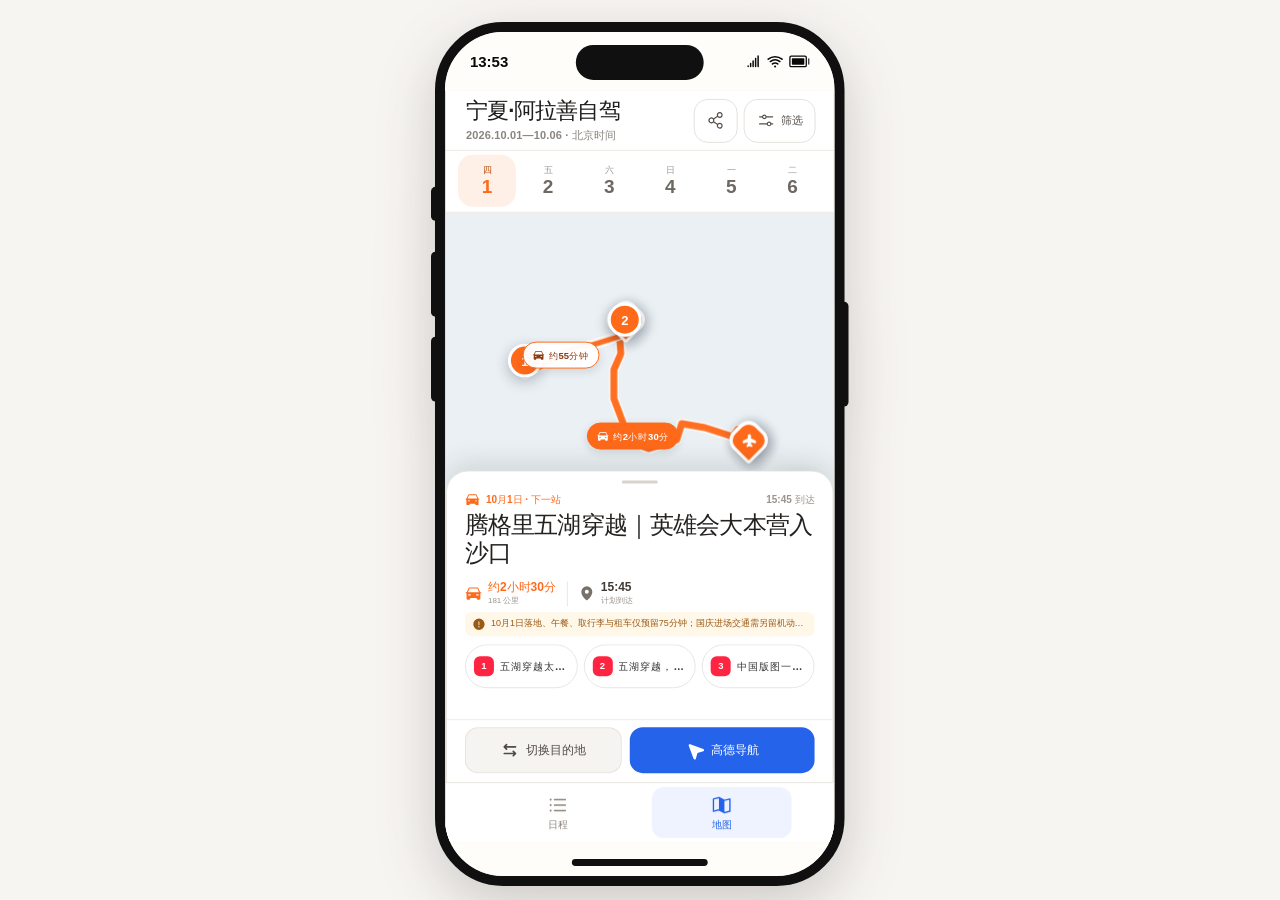
==== mobile.html @ b546aab4 "宁夏·阿拉善自驾路书（2026-10-01 ~ 10-06）便携构建" ====
<!doctype html>
<html lang="zh-CN">
  <head>
    <meta charset="UTF-8" />
    <meta name="viewport" content="width=device-width, initial-scale=1, viewport-fit=cover" />
    <meta name="theme-color" content="#ffffff" />
    <meta name="mobile-web-app-capable" content="yes" />
    <meta name="apple-mobile-web-app-capable" content="yes" />
    <meta name="apple-mobile-web-app-status-bar-style" content="default" />
    <meta name="apple-mobile-web-app-title" content="宁夏自驾路书" />
    <meta name="description" content="2026年国庆宁夏、阿拉善、中卫与乌海六日自驾手机路书" />
    <link rel="manifest" href="./manifest.webmanifest" />
    <link rel="icon" type="image/png" sizes="32x32" href="./icons/favicon-32.png" />
    <link rel="icon" type="image/png" sizes="192x192" href="./icons/icon-192.png" />
    <link rel="apple-touch-icon" href="./icons/apple-touch-icon.png" />
    <title>宁夏 · 阿拉善手机路书</title>
    <script type="module" crossorigin src="./assets/mobile-kAclLdZF.js"></script>
    <link rel="modulepreload" crossorigin href="./assets/react-vendor-BVAQ-h3e.js">
    <link rel="modulepreload" crossorigin href="./assets/map-vendor-Dk73KsM1.js">
    <link rel="modulepreload" crossorigin href="./assets/icons-B1lzsNUh.js">
    <link rel="modulepreload" crossorigin href="./assets/styles-4hVWvHV6.js">
    <link rel="stylesheet" crossorigin href="./assets/map-vendor-CIGW-MKW.css">
    <link rel="stylesheet" crossorigin href="./assets/styles-DE3ax_-X.css">
    <link rel="stylesheet" crossorigin href="./assets/mobile-BAWkvOUd.css">
  </head>
  <body>
    <div id="root"></div>
  </body>
</html>
---- assets/map-vendor-CIGW-MKW.css ----
.leaflet-pane,.leaflet-tile,.leaflet-marker-icon,.leaflet-marker-shadow,.leaflet-tile-container,.leaflet-pane>svg,.leaflet-pane>canvas,.leaflet-zoom-box,.leaflet-image-layer,.leaflet-layer{position:absolute;left:0;top:0}.leaflet-container{overflow:hidden}.leaflet-tile,.leaflet-marker-icon,.leaflet-marker-shadow{-webkit-user-select:none;-moz-user-select:none;user-select:none;-webkit-user-drag:none}.leaflet-tile::selection{background:transparent}.leaflet-safari .leaflet-tile{image-rendering:-webkit-optimize-contrast}.leaflet-safari .leaflet-tile-container{width:1600px;height:1600px;-webkit-transform-origin:0 0}.leaflet-marker-icon,.leaflet-marker-shadow{display:block}.leaflet-container .leaflet-overlay-pane svg{max-width:none!important;max-height:none!important}.leaflet-container .leaflet-marker-pane img,.leaflet-container .leaflet-shadow-pane img,.leaflet-container .leaflet-tile-pane img,.leaflet-container img.leaflet-image-layer,.leaflet-container .leaflet-tile{max-width:none!important;max-height:none!important;width:auto;padding:0}.leaflet-container img.leaflet-tile{mix-blend-mode:plus-lighter}.leaflet-container.leaflet-touch-zoom{-ms-touch-action:pan-x pan-y;touch-action:pan-x pan-y}.leaflet-container.leaflet-touch-drag{-ms-touch-action:pinch-zoom;touch-action:none;touch-action:pinch-zoom}.leaflet-container.leaflet-touch-drag.leaflet-touch-zoom{-ms-touch-action:none;touch-action:none}.leaflet-container{-webkit-tap-highlight-color:transparent}.leaflet-container a{-webkit-tap-highlight-color:rgba(51,181,229,.4)}.leaflet-tile{filter:inherit;visibility:hidden}.leaflet-tile-loaded{visibility:inherit}.leaflet-zoom-box{width:0;height:0;-moz-box-sizing:border-box;box-sizing:border-box;z-index:800}.leaflet-overlay-pane svg{-moz-user-select:none}.leaflet-pane{z-index:400}.leaflet-tile-pane{z-index:200}.leaflet-overlay-pane{z-index:400}.leaflet-shadow-pane{z-index:500}.leaflet-marker-pane{z-index:600}.leaflet-tooltip-pane{z-index:650}.leaflet-popup-pane{z-index:700}.leaflet-map-pane canvas{z-index:100}.leaflet-map-pane svg{z-index:200}.leaflet-vml-shape{width:1px;height:1px}.lvml{behavior:url(#default#VML);display:inline-block;position:absolute}.leaflet-control{position:relative;z-index:800;pointer-events:visiblePainted;pointer-events:auto}.leaflet-top,.leaflet-bottom{position:absolute;z-index:1000;pointer-events:none}.leaflet-top{top:0}.leaflet-right{right:0}.leaflet-bottom{bottom:0}.leaflet-left{left:0}.leaflet-control{float:left;clear:both}.leaflet-right .leaflet-control{float:right}.leaflet-top .leaflet-control{margin-top:10px}.leaflet-bottom .leaflet-control{margin-bottom:10px}.leaflet-left .leaflet-control{margin-left:10px}.leaflet-right .leaflet-control{margin-right:10px}.leaflet-fade-anim .leaflet-popup{opacity:0;-webkit-transition:opacity .2s linear;-moz-transition:opacity .2s linear;transition:opacity .2s linear}.leaflet-fade-anim .leaflet-map-pane .leaflet-popup{opacity:1}.leaflet-zoom-animated{-webkit-transform-origin:0 0;-ms-transform-origin:0 0;transform-origin:0 0}svg.leaflet-zoom-animated{will-change:transform}.leaflet-zoom-anim .leaflet-zoom-animated{-webkit-transition:-webkit-transform .25s cubic-bezier(0,0,.25,1);-moz-transition:-moz-transform .25s cubic-bezier(0,0,.25,1);transition:transform .25s cubic-bezier(0,0,.25,1)}.leaflet-zoom-anim .leaflet-tile,.leaflet-pan-anim .leaflet-tile{-webkit-transition:none;-moz-transition:none;transition:none}.leaflet-zoom-anim .leaflet-zoom-hide{visibility:hidden}.leaflet-interactive{cursor:pointer}.leaflet-grab{cursor:-webkit-grab;cursor:-moz-grab;cursor:grab}.leaflet-crosshair,.leaflet-crosshair .leaflet-interactive{cursor:crosshair}.leaflet-popup-pane,.leaflet-control{cursor:auto}.leaflet-dragging .leaflet-grab,.leaflet-dragging .leaflet-grab .leaflet-interactive,.leaflet-dragging .leaflet-marker-draggable{cursor:move;cursor:-webkit-grabbing;cursor:-moz-grabbing;cursor:grabbing}.leaflet-marker-icon,.leaflet-marker-shadow,.leaflet-image-layer,.leaflet-pane>svg path,.leaflet-tile-container{pointer-events:none}.leaflet-marker-icon.leaflet-interactive,.leaflet-image-layer.leaflet-interactive,.leaflet-pane>svg path.leaflet-interactive,svg.leaflet-image-layer.leaflet-interactive path{pointer-events:visiblePainted;pointer-events:auto}.leaflet-container{background:#ddd;outline-offset:1px}.leaflet-container a{color:#0078a8}.leaflet-zoom-box{border:2px dotted #38f;background:#ffffff80}.leaflet-container{font-family:Helvetica Neue,Arial,Helvetica,sans-serif;font-size:12px;font-size:.75rem;line-height:1.5}.leaflet-bar{box-shadow:0 1px 5px #000000a6;border-radius:4px}.leaflet-bar a{background-color:#fff;border-bottom:1px solid #ccc;width:26px;height:26px;line-height:26px;display:block;text-align:center;text-decoration:none;color:#000}.leaflet-bar a,.leaflet-control-layers-toggle{background-position:50% 50%;background-repeat:no-repeat;display:block}.leaflet-bar a:hover,.leaflet-bar a:focus{background-color:#f4f4f4}.leaflet-bar a:first-child{border-top-left-radius:4px;border-top-right-radius:4px}.leaflet-bar a:last-child{border-bottom-left-radius:4px;border-bottom-right-radius:4px;border-bottom:none}.leaflet-bar a.leaflet-disabled{cursor:default;background-color:#f4f4f4;color:#bbb}.leaflet-touch .leaflet-bar a{width:30px;height:30px;line-height:30px}.leaflet-touch .leaflet-bar a:first-child{border-top-left-radius:2px;border-top-right-radius:2px}.leaflet-touch .leaflet-bar a:last-child{border-bottom-left-radius:2px;border-bottom-right-radius:2px}.leaflet-control-zoom-in,.leaflet-control-zoom-out{font:700 18px Lucida Console,Monaco,monospace;text-indent:1px}.leaflet-touch .leaflet-control-zoom-in,.leaflet-touch .leaflet-control-zoom-out{font-size:22px}.leaflet-control-layers{box-shadow:0 1px 5px #0006;background:#fff;border-radius:5px}.leaflet-control-layers-toggle{background-image:url([data-uri]);width:36px;height:36px}.leaflet-retina .leaflet-control-layers-toggle{background-image:url([data-uri]);background-size:26px 26px}.leaflet-touch .leaflet-control-layers-toggle{width:44px;height:44px}.leaflet-control-layers .leaflet-control-layers-list,.leaflet-control-layers-expanded .leaflet-control-layers-toggle{display:none}.leaflet-control-layers-expanded .leaflet-control-layers-list{display:block;position:relative}.leaflet-control-layers-expanded{padding:6px 10px 6px 6px;color:#333;background:#fff}.leaflet-control-layers-scrollbar{overflow-y:scroll;overflow-x:hidden;padding-right:5px}.leaflet-control-layers-selector{margin-top:2px;position:relative;top:1px}.leaflet-control-layers label{display:block;font-size:13px;font-size:1.08333em}.leaflet-control-layers-separator{height:0;border-top:1px solid #ddd;margin:5px -10px 5px -6px}.leaflet-default-icon-path{background-image:url([data-uri])}.leaflet-container .leaflet-control-attribution{background:#fff;background:#fffc;margin:0}.leaflet-control-attribution,.leaflet-control-scale-line{padding:0 5px;color:#333;line-height:1.4}.leaflet-control-attribution a{text-decoration:none}.leaflet-control-attribution a:hover,.leaflet-control-attribution a:focus{text-decoration:underline}.leaflet-attribution-flag{display:inline!important;vertical-align:baseline!important;width:1em;height:.6669em}.leaflet-left .leaflet-control-scale{margin-left:5px}.leaflet-bottom .leaflet-control-scale{margin-bottom:5px}.leaflet-control-scale-line{border:2px solid #777;border-top:none;line-height:1.1;padding:2px 5px 1px;white-space:nowrap;-moz-box-sizing:border-box;box-sizing:border-box;background:#fffc;text-shadow:1px 1px #fff}.leaflet-control-scale-line:not(:first-child){border-top:2px solid #777;border-bottom:none;margin-top:-2px}.leaflet-control-scale-line:not(:first-child):not(:last-child){border-bottom:2px solid #777}.leaflet-touch .leaflet-control-attribution,.leaflet-touch .leaflet-control-layers,.leaflet-touch .leaflet-bar{box-shadow:none}.leaflet-touch .leaflet-control-layers,.leaflet-touch .leaflet-bar{border:2px solid rgba(0,0,0,.2);background-clip:padding-box}.leaflet-popup{position:absolute;text-align:center;margin-bottom:20px}.leaflet-popup-content-wrapper{padding:1px;text-align:left;border-radius:12px}.leaflet-popup-content{margin:13px 24px 13px 20px;line-height:1.3;font-size:13px;font-size:1.08333em;min-height:1px}.leaflet-popup-content p{margin:1.3em 0}.leaflet-popup-tip-container{width:40px;height:20px;position:absolute;left:50%;margin-top:-1px;margin-left:-20px;overflow:hidden;pointer-events:none}.leaflet-popup-tip{width:17px;height:17px;padding:1px;margin:-10px auto 0;pointer-events:auto;-webkit-transform:rotate(45deg);-moz-transform:rotate(45deg);-ms-transform:rotate(45deg);transform:rotate(45deg)}.leaflet-popup-content-wrapper,.leaflet-popup-tip{background:#fff;color:#333;box-shadow:0 3px 14px #0006}.leaflet-container a.leaflet-popup-close-button{position:absolute;top:0;right:0;border:none;text-align:center;width:24px;height:24px;font:16px/24px Tahoma,Verdana,sans-serif;color:#757575;text-decoration:none;background:transparent}.leaflet-container a.leaflet-popup-close-button:hover,.leaflet-container a.leaflet-popup-close-button:focus{color:#585858}.leaflet-popup-scrolled{overflow:auto}.leaflet-oldie .leaflet-popup-content-wrapper{-ms-zoom:1}.leaflet-oldie .leaflet-popup-tip{width:24px;margin:0 auto;-ms-filter:"progid:DXImageTransform.Microsoft.Matrix(M11=0.70710678, M12=0.70710678, M21=-0.70710678, M22=0.70710678)";filter:progid:DXImageTransform.Microsoft.Matrix(M11=.70710678,M12=.70710678,M21=-.70710678,M22=.70710678)}.leaflet-oldie .leaflet-control-zoom,.leaflet-oldie .leaflet-control-layers,.leaflet-oldie .leaflet-popup-content-wrapper,.leaflet-oldie .leaflet-popup-tip{border:1px solid #999}.leaflet-div-icon{background:#fff;border:1px solid #666}.leaflet-tooltip{position:absolute;padding:6px;background-color:#fff;border:1px solid #fff;border-radius:3px;color:#222;white-space:nowrap;-webkit-user-select:none;-moz-user-select:none;-ms-user-select:none;user-select:none;pointer-events:none;box-shadow:0 1px 3px #0006}.leaflet-tooltip.leaflet-interactive{cursor:pointer;pointer-events:auto}.leaflet-tooltip-top:before,.leaflet-tooltip-bottom:before,.leaflet-tooltip-left:before,.leaflet-tooltip-right:before{position:absolute;pointer-events:none;border:6px solid transparent;background:transparent;content:""}.leaflet-tooltip-bottom{margin-top:6px}.leaflet-tooltip-top{margin-top:-6px}.leaflet-tooltip-bottom:before,.leaflet-tooltip-top:before{left:50%;margin-left:-6px}.leaflet-tooltip-top:before{bottom:0;margin-bottom:-12px;border-top-color:#fff}.leaflet-tooltip-bottom:before{top:0;margin-top:-12px;margin-left:-6px;border-bottom-color:#fff}.leaflet-tooltip-left{margin-left:-6px}.leaflet-tooltip-right{margin-left:6px}.leaflet-tooltip-left:before,.leaflet-tooltip-right:before{top:50%;margin-top:-6px}.leaflet-tooltip-left:before{right:0;margin-right:-12px;border-left-color:#fff}.leaflet-tooltip-right:before{left:0;margin-left:-12px;border-right-color:#fff}@media print{.leaflet-control{-webkit-print-color-adjust:exact;print-color-adjust:exact}}
---- assets/styles-DE3ax_-X.css ----
:root{color:#172033;background:#f5f7fa;font-family:Inter,ui-sans-serif,-apple-system,BlinkMacSystemFont,Segoe UI,PingFang SC,Hiragino Sans GB,Microsoft YaHei,sans-serif;font-synthesis:none;text-rendering:optimizeLegibility;--border: #e5e9ef;--muted: #6b7482;--soft: #f5f7fa;--blue: #2563eb;--header-height: 72px}*{box-sizing:border-box}html,body,#root{width:100%;min-width:320px;height:100%;min-height:100%}body{margin:0;overflow:hidden;background:#f5f7fa;-webkit-font-smoothing:antialiased}button,a{-webkit-tap-highlight-color:transparent}button{color:inherit;font:inherit}button:focus-visible,a:focus-visible{outline:3px solid rgba(37,99,235,.28);outline-offset:2px}.sr-only{position:absolute;width:1px;height:1px;padding:0;margin:-1px;overflow:hidden;clip:rect(0,0,0,0);white-space:nowrap;border:0}.app-shell{width:100%;height:100dvh;background:#fff}.topbar{height:var(--header-height);padding:0 22px;border-bottom:1px solid var(--border);display:flex;align-items:center;justify-content:space-between;gap:24px;background:#fffffff7;position:relative;z-index:1000}.brand-lockup,.brand-line,.trip-meta,.topbar-actions,.trip-meta span,.icon-action,.time-chip{display:flex;align-items:center}.brand-lockup{min-width:0;gap:12px}.brand-icon{width:40px;height:40px;display:grid;place-items:center;color:#fff;background:#202938;border-radius:11px;flex:0 0 auto}.brand-line{gap:14px;min-width:0}.brand-line h1{margin:0;color:#18202b;font-size:18px;line-height:1.25;letter-spacing:-.02em;white-space:nowrap}.desktop-meta{padding-left:14px;border-left:1px solid #dfe3e8;color:#606a78;font-size:13px;font-weight:600;white-space:nowrap}.trip-meta{margin-top:5px;gap:13px;color:#78818d;font-size:11px}.trip-meta span{gap:4px}.topbar-actions{gap:7px}.time-chip{min-height:34px;margin-right:6px;padding:0 11px;gap:6px;color:#536071;background:#f5f7fa;border:1px solid #edf0f3;border-radius:9px;font-size:12px;white-space:nowrap}.icon-action{min-height:44px;padding:0 11px;gap:7px;border:0;border-radius:9px;background:transparent;cursor:pointer;font-size:13px;font-weight:600}.icon-action:hover{background:#f4f6f8}.workspace{height:calc(100dvh - var(--header-height));min-height:0;display:grid;grid-template-columns:276px minmax(420px,1fr) 400px;background:#fff}.day-sidebar,.detail-panel{min-width:0;min-height:0;background:#fff}.day-sidebar{border-right:1px solid var(--border);display:flex;flex-direction:column;position:relative;z-index:40}.sidebar-heading{height:82px;padding:17px 16px 12px 19px;border-bottom:1px solid #edf0f3;display:flex;align-items:center;justify-content:space-between;gap:12px;flex:0 0 auto}.eyebrow{color:#8a94a2;font-size:9px;font-weight:800;letter-spacing:.14em}.sidebar-heading h2,.detail-header h2{margin:3px 0 0;color:#1c2530;font-size:18px;line-height:1.25;letter-spacing:-.02em}.all-route-button{min-height:36px;padding:0 10px;border:1px solid #dfe4ea;border-radius:9px;display:inline-flex;align-items:center;justify-content:center;gap:5px;background:#fff;color:#5e6977;cursor:pointer;font-size:12px;font-weight:700}.all-route-button:hover,.all-route-button.active{border-color:#b7cdfd;background:#eef4ff;color:#1d5fd1}.day-list{flex:1 1 auto;overflow:auto;padding:8px;scrollbar-width:thin;scrollbar-color:#d9dee6 transparent}.day-card{width:100%;min-height:125px;padding:13px 10px 13px 9px;border:1px solid transparent;border-bottom-color:#edf0f3;border-radius:10px;display:grid;grid-template-columns:20px minmax(0,1fr) 16px;align-items:start;gap:7px;text-align:left;background:transparent;cursor:pointer;transition:border-color .16s ease,background .16s ease,box-shadow .16s ease}.day-card:hover{background:#f8fafc}.day-card.active{border-color:var(--day-color);background:color-mix(in srgb,var(--day-color) 5%,white);box-shadow:0 2px 12px #1720330f}.day-rail{height:100%;display:flex;justify-content:center;position:relative}.day-rail:after{content:"";width:1px;height:calc(100% + 18px);background:#e4e8ed;position:absolute;top:10px}.day-card:last-child .day-rail:after{display:none}.day-dot{width:12px;height:12px;margin-top:4px;border:3px solid #fff;border-radius:50%;background:var(--day-color);box-shadow:0 0 0 1px color-mix(in srgb,var(--day-color) 35%,white);position:relative;z-index:1}.day-card.active .day-dot{width:16px;height:16px;margin-top:2px;box-shadow:0 0 0 4px color-mix(in srgb,var(--day-color) 12%,white)}.day-card-content,.day-card-top,.day-stay,.day-count{display:flex}.day-card-content{min-width:0;flex-direction:column}.day-card-top{align-items:baseline;justify-content:space-between;gap:8px}.day-card-top strong{font-size:14px}.day-card-top>span{color:#7d8692;font-size:10px;white-space:nowrap}.day-card.active .day-card-top strong,.day-card.active .day-route,.day-card.active .day-caret{color:var(--day-color)}.day-route{margin-top:9px;color:#263141;font-size:13px;font-weight:750;line-height:1.3}.day-subroute{margin-top:4px;color:#7b8490;font-size:10px;line-height:1.4;white-space:nowrap;overflow:hidden;text-overflow:ellipsis}.day-stay,.day-count{margin-top:7px;align-items:center;gap:4px;color:#626d7a;font-size:10px;line-height:1.25}.day-stay{white-space:nowrap;overflow:hidden;text-overflow:ellipsis}.day-count{color:#9098a3}.day-caret{margin-top:38px;color:#9aa2ad}.sidebar-fidelity{margin:9px;padding:11px 12px;border:1px solid #dceae5;border-radius:10px;display:flex;gap:8px;color:#23755f;background:#f5fbf8;flex:0 0 auto}.sidebar-fidelity div{min-width:0;display:flex;flex-direction:column;gap:2px}.sidebar-fidelity strong{font-size:11px}.sidebar-fidelity span{color:#6a8179;font-size:9px;line-height:1.35}.map-panel{min-width:0;min-height:0;position:relative;overflow:hidden;background:#eaf0f4}.leaflet-map{width:100%;height:100%;background:#eaf0f4;z-index:0}.leaflet-container{color:#1f2937;font-family:inherit}.leaflet-tile-pane{filter:saturate(.72) brightness(1.035) contrast(.96)}.leaflet-control-zoom{overflow:hidden;border:1px solid #d9dee5!important;border-radius:10px!important;box-shadow:0 6px 22px #2029381f!important}.leaflet-control-zoom a{width:38px!important;height:38px!important;line-height:38px!important;color:#313b48!important;border-color:#e5e8ec!important;font-size:20px!important}.leaflet-control-attribution{color:#7b8490;background:#ffffffd1!important;font-size:9px!important}.map-filterbar{position:absolute;z-index:600;top:16px;left:16px;right:16px;display:flex;align-items:center;justify-content:space-between;gap:10px;pointer-events:none}.filter-segment,.route-toggle{border:1px solid rgba(213,220,228,.96);background:#fffffff2;box-shadow:0 6px 22px #252f3e1f;-webkit-backdrop-filter:blur(12px);backdrop-filter:blur(12px);pointer-events:auto}.filter-segment{padding:4px;border-radius:11px;display:flex;align-items:center}.filter-segment button,.route-toggle{min-height:38px;border:0;border-radius:8px;display:inline-flex;align-items:center;justify-content:center;gap:6px;color:#5a6574;cursor:pointer;font-size:12px;font-weight:700}.filter-segment button{min-width:70px;padding:0 11px;background:transparent}.filter-segment button:hover,.filter-segment button.active{color:#1d61d8;background:#edf4ff}.filter-segment button.active{box-shadow:inset 0 0 0 1px #c9dbff}.route-toggle{padding:0 13px}.route-toggle:hover,.route-toggle.active{color:#1f5dc5;background:#eff5fff7}.map-warning{max-width:360px;min-height:50px;padding:9px 12px;border:1px solid #f0d49b;border-radius:10px;display:flex;align-items:flex-start;gap:8px;color:#986714;background:#fffaecf5;box-shadow:0 6px 18px #6148131a;position:absolute;z-index:590;top:72px;left:16px}.map-warning>svg{flex:0 0 auto}.map-warning div{display:flex;flex-direction:column;gap:2px}.map-warning strong{color:#795112;font-size:11px}.map-warning span{font-size:9px;line-height:1.35}.map-caption{min-height:38px;padding:8px 11px;border:1px solid rgba(215,221,228,.94);border-radius:9px;display:flex;align-items:center;justify-content:space-between;gap:12px;color:#687382;background:#ffffffed;box-shadow:0 5px 18px #2832401a;position:absolute;z-index:550;right:58px;bottom:16px;left:16px;-webkit-backdrop-filter:blur(10px);backdrop-filter:blur(10px)}.day-legend{display:flex;align-items:center;gap:10px;flex-wrap:wrap}.day-legend span{display:inline-flex;align-items:center;gap:4px;color:#4f5a68;font-size:9px;font-weight:700}.day-legend i{width:7px;height:7px;border-radius:50%}.map-disclaimer{font-size:9px;white-space:nowrap}.map-marker-shell{background:transparent;border:0}.map-marker{width:34px;height:34px;border:3px solid #fff;border-radius:12px 12px 12px 3px;display:grid;place-items:center;color:#fff;background:var(--marker);box-shadow:0 4px 14px #19223147;transform:rotate(-45deg);position:relative;transition:transform .16s ease}.map-marker svg{transform:rotate(45deg)}.map-marker span{min-width:13px;height:13px;padding:0 2px;border:1px solid color-mix(in srgb,var(--marker) 34%,white);border-radius:7px;display:grid;place-items:center;color:var(--marker);background:#fff;font-size:8px;font-weight:900;transform:rotate(45deg);position:absolute;top:-7px;right:-7px}.map-marker.is-selected{width:40px;height:40px;border-width:4px;box-shadow:0 0 0 5px color-mix(in srgb,var(--marker) 22%,transparent),0 7px 20px #19223157}.route-time-shell{border:0;background:transparent}.route-time-badge{width:max-content;min-width:66px;min-height:27px;padding:0 9px;border:2px solid var(--route-color);border-radius:999px;display:inline-flex;align-items:center;justify-content:center;gap:4px;color:color-mix(in srgb,var(--route-color) 82%,#182230);background:#fffffff7;box-shadow:0 3px 12px #1922312e;font-size:10px;font-weight:850;line-height:1;cursor:pointer;transform:translate(calc((96px - 100%)/2));white-space:nowrap}.route-time-badge>span{width:14px;height:14px;border-radius:50%;display:grid;place-items:center;color:#fff;background:#b7791f;font-size:9px}.route-time-badge.is-selected{color:#fff;background:var(--route-color);box-shadow:0 0 0 4px color-mix(in srgb,var(--route-color) 18%,transparent),0 5px 16px #1922313d}.route-time-badge.is-selected>span{color:#8a5a10;background:#fff5d6}.route-popup-content{display:flex;flex-direction:column;gap:7px}.route-popup-content>span{font-size:9px;font-weight:850;text-transform:uppercase}.route-popup-content>strong{color:#202a38;font-size:12px;line-height:1.45}.route-popup-content p,.route-popup-content small{margin:0;color:#66717f;font-size:10px;line-height:1.45}.route-popup-content small{padding:7px 8px;border-radius:7px;color:#87621f;background:#fff8e8}.route-popup-content a{min-height:34px;padding:0 10px;border-radius:7px;display:inline-flex;align-items:center;justify-content:center;gap:5px;color:#fff;background:#2563eb;text-decoration:none;font-size:9px;font-weight:800}.leaflet-tooltip.map-label{padding:7px 9px;border:1px solid #dfe4e9;border-radius:8px;display:flex;flex-direction:column;gap:2px;color:#222d3a;background:#fffffff5;box-shadow:0 5px 16px #232c3b24}.leaflet-tooltip.map-label strong{max-width:220px;font-size:11px;white-space:normal}.leaflet-tooltip.map-label span{color:#78818c;font-size:9px}.leaflet-popup-content-wrapper{border-radius:12px;box-shadow:0 12px 34px #18223133}.leaflet-popup-content{margin:13px 15px 15px}.popup-content{display:flex;flex-direction:column;gap:7px}.popup-eyebrow{font-size:9px;font-weight:800;text-transform:uppercase}.popup-content>strong{color:#202a38;font-size:13px;line-height:1.35}.popup-content p{margin:0;color:#6b7481;font-size:10px;line-height:1.45}.popup-actions{margin-top:2px;display:flex;align-items:center;gap:7px}.popup-actions button,.popup-actions a{min-height:34px;padding:0 9px;border:1px solid #dfe4e9;border-radius:7px;display:inline-flex;align-items:center;justify-content:center;gap:4px;color:#526071;background:#fff;text-decoration:none;cursor:pointer;font-size:9px;font-weight:700}.popup-actions button{border-color:#2563eb;color:#fff;background:#2563eb}.detail-panel{border-left:1px solid var(--border);overflow-y:auto;scrollbar-width:thin;scrollbar-color:#d9dee5 transparent;position:relative;z-index:40}.detail-header{padding:20px 19px 15px;border-bottom:1px solid #e9edf1;background:#fff}.detail-title-row{display:flex;align-items:flex-start;gap:11px}.detail-day{min-width:56px;height:28px;padding:0 9px;border-radius:7px;display:inline-flex;align-items:center;justify-content:center;color:#fff;background:var(--day-color);font-size:11px;font-weight:800}.detail-title-row>div{min-width:0}.detail-header h2{margin:1px 0 4px;color:var(--day-color, #1c2530);font-size:18px}.detail-header h2 small{margin-left:3px;color:#697383;font-size:11px;font-weight:650}.detail-header p{margin:0;color:#616c7a;font-size:10px;line-height:1.45}.day-stat-row{margin-top:13px;display:flex;align-items:center;gap:7px;flex-wrap:wrap}.day-stat-row span{min-height:29px;padding:0 9px;border:1px solid #e4e8ec;border-radius:7px;display:inline-flex;align-items:center;gap:5px;color:#637080;background:#fafbfc;font-size:9px;font-weight:700}.detail-header .day-summary{margin-top:12px;padding-left:10px;border-left:2px solid color-mix(in srgb,var(--day-color) 66%,white);color:#566170;font-size:10px;line-height:1.55}.place-details{margin:12px 12px 0;padding:14px;border:1px solid color-mix(in srgb,var(--place-color) 28%,#e5e9ef);border-radius:12px;background:color-mix(in srgb,var(--place-color) 3%,white);box-shadow:0 5px 18px #202a380f;position:relative}.close-place{width:36px;height:36px;padding:0;border:0;border-radius:8px;display:grid;place-items:center;color:#77818f;background:transparent;cursor:pointer;position:absolute;top:7px;right:7px}.close-place:hover{background:#eef1f4}.place-heading{padding-right:26px;display:flex;align-items:flex-start;gap:9px}.place-kind{width:31px;height:31px;border-radius:8px;display:grid;place-items:center;color:#fff;background:var(--place-color);flex:0 0 auto}.place-heading>div{min-width:0}.place-heading span{color:var(--place-color);font-size:9px;font-weight:800}.place-heading h3{margin:2px 0 0;color:#202a37;font-size:13px;line-height:1.35}.place-address,.place-phone{margin:10px 0 0;display:flex;align-items:flex-start;gap:6px;color:#5e6977;font-size:9px;line-height:1.45;text-decoration:none}.place-address svg,.place-phone svg{margin-top:1px;flex:0 0 auto}.source-box{margin-top:11px;padding:9px;border:1px solid #d6e9df;border-radius:8px;display:flex;align-items:flex-start;gap:7px;color:#197056;background:#f4fbf7}.source-box.approximate{border-color:#eadab9;color:#9a6919;background:#fffaf0}.source-box>svg{flex:0 0 auto}.source-box div{display:flex;flex-direction:column;gap:2px}.source-box strong{font-size:9px}.source-box span{color:#6a7d75;font-size:8px;line-height:1.35}.source-box.approximate span{color:#806f52}.place-actions{margin-top:10px;display:flex;align-items:center;gap:6px;flex-wrap:wrap}.place-actions a{min-height:36px;padding:0 9px;border:1px solid #dde3e9;border-radius:7px;display:inline-flex;align-items:center;justify-content:center;gap:4px;color:#566374;background:#fff;text-decoration:none;font-size:8px;font-weight:750}.place-actions .primary-link{border-color:var(--place-color);color:#fff;background:var(--place-color)}.route-legs{margin:14px 12px 0;padding-bottom:13px;border-bottom:1px solid #e8ecf0}.route-legs-heading{display:flex;align-items:flex-end;justify-content:space-between;gap:12px}.route-legs-heading>div{display:flex;flex-direction:column;gap:2px}.route-legs-heading span{color:#939ba6;font-size:8px;font-weight:850;letter-spacing:.11em}.route-legs-heading strong{color:#26313e;font-size:13px}.route-legs-heading small{color:#657181;font-size:9px;font-weight:750;white-space:nowrap}.route-source-note{margin:6px 0 9px;color:#828b96;font-size:8px;line-height:1.45}.route-leg-list{display:flex;flex-direction:column;gap:6px}.route-leg-card{min-width:0;border:1px solid #e2e7ec;border-radius:9px;display:flex;align-items:stretch;overflow:hidden;background:#fff;transition:border-color .15s ease,background .15s ease,box-shadow .15s ease}.route-leg-card:hover,.route-leg-card.selected{border-color:#b7cdf8;background:#f7faff}.route-leg-card.selected{box-shadow:0 0 0 2px #e1ecff}.route-leg-card.needs-review,.route-leg-card.unresolved{border-color:#ead9b7;background:#fffcf5}.route-leg-main{min-width:0;min-height:54px;padding:9px 8px;border:0;display:flex;align-items:flex-start;gap:8px;flex:1 1 auto;color:inherit;background:transparent;text-align:left}button.route-leg-main{cursor:pointer}.route-leg-index{width:26px;height:26px;border-radius:7px;display:inline-flex;align-items:center;justify-content:center;gap:1px;color:#40618e;background:#edf3fa;flex:0 0 auto;font-size:8px;font-weight:850}.needs-review .route-leg-index,.unresolved .route-leg-index{color:#956714;background:#fff2d6}.route-leg-copy{min-width:0;display:flex;flex-direction:column;gap:5px}.route-leg-copy strong{display:flex;align-items:center;gap:2px;color:#2b3542;font-size:9px;font-weight:780;line-height:1.4}.route-leg-copy strong svg{flex:0 0 auto;color:#8c95a0}.route-leg-copy>span{display:flex;align-items:center;gap:5px;color:#657180;font-size:8px;line-height:1.35}.route-leg-copy>span i{width:2px;height:2px;border-radius:50%;background:#aeb5bd}.route-leg-copy small{display:flex;align-items:flex-start;gap:4px;color:#8c641f;font-size:8px;line-height:1.4}.route-leg-copy small svg{margin-top:1px;flex:0 0 auto}.amap-route-link{width:68px;min-width:68px;padding:0 7px;border-left:1px solid #e5e9ee;display:flex;align-items:center;justify-content:center;gap:3px;color:#2361c7;background:#fbfcfe;text-decoration:none;font-size:8px;font-weight:800;text-align:center}.amap-route-link:hover{background:#edf4ff}.timeline-heading{margin:16px 16px 0;padding:0 0 9px;border-bottom:1px solid #e9edf1;display:grid;grid-template-columns:74px 1fr;gap:28px}.timeline-heading span,.timeline-heading strong{color:#858e9a;font-size:9px;font-weight:800;letter-spacing:.08em}.timeline-heading strong{color:#535e6c}.timeline-list{padding:2px 16px 4px}.timeline-row{display:grid;grid-template-columns:74px 22px minmax(0,1fr);align-items:stretch;gap:6px}.timeline-time{padding:15px 0;color:#303b49;font-size:11px;font-weight:750;line-height:1.3;white-space:nowrap}.timeline-rail{display:flex;justify-content:center;position:relative}.timeline-rail:before{content:"";width:1px;background:#dde3e8;position:absolute;top:0;bottom:0}.timeline-row:first-child .timeline-rail:before{top:20px}.timeline-row:last-child .timeline-rail:before{bottom:calc(100% - 21px)}.timeline-rail>span{width:19px;height:19px;margin-top:15px;border:2px solid var(--day-color);border-radius:50%;display:grid;place-items:center;color:var(--day-color);background:#fff;font-size:8px;font-weight:900;position:relative;z-index:1}.timeline-row.selected .timeline-rail>span{color:#fff;background:var(--day-color);box-shadow:0 0 0 4px color-mix(in srgb,var(--day-color) 13%,white)}.timeline-content{min-width:0;padding:13px 0 13px 5px;border-bottom:1px solid #edf0f3}.timeline-row.selected .timeline-content{margin:4px -7px 4px -1px;padding:9px 7px 9px 6px;border:1px solid color-mix(in srgb,var(--day-color) 25%,#edf0f3);border-radius:9px;background:color-mix(in srgb,var(--day-color) 4%,white)}.timeline-row.pending .timeline-content{border-bottom-color:#f0dfbd}.timeline-title{display:flex;align-items:flex-start;gap:6px}.timeline-kind{margin-top:1px;display:grid;place-items:center;flex:0 0 auto}.timeline-title h4{min-width:0;margin:0;color:#242f3d;font-size:11px;line-height:1.42;flex:1 1 auto}.kind-label{min-height:19px;padding:0 5px;border:1px solid #e1e5ea;border-radius:5px;display:inline-flex;align-items:center;color:#808995;background:#fafbfc;font-size:8px;white-space:nowrap}.timeline-content>p{margin:6px 0 0 23px;color:#697382;font-size:9px;line-height:1.55}.timeline-meta{margin:7px 0 0 23px;display:flex;flex-direction:column;gap:3px}.timeline-meta span{display:flex;align-items:flex-start;gap:5px;color:#87909b;font-size:8px;line-height:1.4}.timeline-meta svg{margin-top:0;flex:0 0 auto}.timeline-actions{margin:8px 0 0 23px;display:flex;align-items:center;gap:7px}.timeline-actions button{min-height:36px;padding:0 8px;border:1px solid #dce2e8;border-radius:6px;display:inline-flex;align-items:center;gap:4px;color:#5a6675;background:#fff;cursor:pointer;font-size:8px;font-weight:750}.timeline-actions button:hover{color:#225fc2;border-color:#b7cff8;background:#f3f7ff}.pending-chip{min-height:27px;padding:0 7px;border:1px solid #ead4a7;border-radius:6px;display:inline-flex;align-items:center;gap:4px;color:#9a6917;background:#fffbf1;font-size:8px;font-weight:750}.day-notes{margin:10px 14px 18px;padding:11px 12px;border:1px solid #eadfca;border-radius:9px;color:#7a5a22;background:#fffaf1}.day-notes strong{display:flex;align-items:center;gap:6px;color:#8a5d11;font-size:9px}.day-notes p{margin:6px 0 0 22px;color:#796d58;font-size:8px;line-height:1.45}.all-days-header{min-height:155px}.all-days-header h2{margin-top:8px;font-size:22px}.all-days-header>p{margin-top:6px;font-size:10px}.all-days-overview{padding:10px 12px 18px}.overview-card{width:100%;min-height:69px;padding:10px;border:1px solid transparent;border-bottom-color:#eaedf1;border-radius:9px;display:grid;grid-template-columns:48px minmax(0,1fr) auto 16px;align-items:center;gap:9px;text-align:left;background:#fff;cursor:pointer}.overview-card:hover{border-color:color-mix(in srgb,var(--day-color) 32%,#e5e9ef);background:color-mix(in srgb,var(--day-color) 4%,white)}.overview-day{color:var(--day-color);font-size:10px;font-weight:850}.overview-main{min-width:0;display:flex;flex-direction:column;gap:3px}.overview-main strong{color:#273241;font-size:11px}.overview-main small{color:#87909b;font-size:8px}.overview-points{color:#78828e;font-size:8px}.all-route-note{margin-top:14px;padding:12px;border:1px solid #d9e5fb;border-radius:9px;display:flex;align-items:flex-start;gap:8px;color:#2c64bd;background:#f4f8ff}.all-route-note div{display:flex;flex-direction:column;gap:3px}.all-route-note strong{font-size:9px}.all-route-note span{color:#667a99;font-size:8px;line-height:1.45}.mobile-tabs{display:none}.toast{min-height:44px;padding:0 15px;border:1px solid #cde4d8;border-radius:10px;display:flex;align-items:center;gap:7px;color:#196d51;background:#f6fcf9f7;box-shadow:0 10px 30px #22342b29;position:fixed;z-index:2000;left:50%;bottom:22px;transform:translate(-50%);font-size:11px;font-weight:750}@media(max-width:1240px){.workspace{grid-template-columns:244px minmax(380px,1fr) 366px}.time-chip{display:none}.detail-header{padding-right:15px;padding-left:15px}.timeline-list{padding-right:12px;padding-left:12px}}@media(max-width:1080px){.workspace{grid-template-columns:minmax(0,1fr) 370px;grid-template-rows:116px minmax(0,1fr)}.day-sidebar{grid-column:1 / -1;grid-row:1;border-right:0;border-bottom:1px solid var(--border);flex-direction:row}.sidebar-heading{width:176px;height:100%;border-right:1px solid #edf0f3;border-bottom:0;flex:0 0 auto}.day-list{padding:7px;display:flex;gap:6px;overflow-x:auto;overflow-y:hidden}.day-card{width:188px;min-width:188px;min-height:99px;padding:10px 8px;grid-template-columns:17px minmax(0,1fr) 13px;border-bottom-color:transparent}.day-rail:after,.day-subroute,.day-count{display:none}.day-card-top strong{font-size:12px}.day-route{margin-top:6px;font-size:11px}.day-stay{margin-top:5px;font-size:8px}.day-caret{margin-top:32px}.sidebar-fidelity{display:none}.map-panel{grid-column:1;grid-row:2}.detail-panel{grid-column:2;grid-row:2}}@media(max-width:760px){:root{--header-height: 64px}.topbar{padding:0 13px}.brand-lockup{gap:9px}.brand-icon{width:36px;height:36px;border-radius:9px}.brand-line h1{max-width:calc(100vw - 156px);overflow:hidden;text-overflow:ellipsis;font-size:15px}.desktop-meta,.trip-meta,.icon-action span,.topbar-actions .icon-action:last-child{display:none}.icon-action{width:44px;height:44px;padding:0;justify-content:center}.workspace{height:calc(100dvh - var(--header-height) - 58px);grid-template-columns:1fr;grid-template-rows:103px minmax(0,1fr)}.day-sidebar{grid-column:1;grid-row:1}.sidebar-heading{width:104px;padding:12px 9px;flex-direction:column;align-items:flex-start;justify-content:center;gap:7px}.eyebrow{display:none}.sidebar-heading h2{margin:0;font-size:14px}.all-route-button{min-height:44px;padding:0 8px;font-size:10px}.day-list{padding:6px}.day-card{width:160px;min-width:160px;min-height:89px;padding:9px 7px}.day-card-top>span{font-size:8px}.day-stay{max-width:113px}.map-panel,.detail-panel{grid-column:1;grid-row:2}.app-shell.mobile-map .detail-panel,.app-shell.mobile-schedule .map-panel{display:none}.detail-panel{border-left:0}.map-filterbar{top:10px;left:10px;right:10px}.filter-segment{max-width:calc(100vw - 82px);overflow-x:auto}.filter-segment button{min-width:61px;min-height:44px;padding:0 8px;font-size:10px}.route-toggle{width:48px;min-width:48px;min-height:48px;padding:0;font-size:0}.map-warning{max-width:calc(100vw - 20px);top:71px;left:10px}.map-caption{right:52px;bottom:10px;left:10px}.map-disclaimer{display:none}.leaflet-control-zoom a{width:44px!important;height:44px!important;line-height:44px!important}.detail-header{padding-top:15px}.timeline-row{grid-template-columns:78px 22px minmax(0,1fr)}.timeline-heading{grid-template-columns:78px 1fr}.timeline-title h4{font-size:12px}.timeline-content>p,.timeline-meta span{font-size:9px}.timeline-actions button,.pending-chip{min-height:44px;font-size:9px}.close-place,.place-actions a{min-width:44px;min-height:44px}.mobile-tabs{height:58px;padding:5px max(16px,env(safe-area-inset-right)) max(5px,env(safe-area-inset-bottom)) max(16px,env(safe-area-inset-left));border-top:1px solid #e2e6eb;display:grid;grid-template-columns:1fr 1fr;gap:6px;background:#fffffff7;position:fixed;z-index:1400;right:0;bottom:0;left:0;-webkit-backdrop-filter:blur(14px);backdrop-filter:blur(14px)}.mobile-tabs button{border:0;border-radius:9px;display:flex;align-items:center;justify-content:center;gap:6px;color:#74808f;background:transparent;font-size:11px;font-weight:750}.mobile-tabs button.active{color:#1f61cf;background:#edf4ff}.toast{bottom:72px}}@media print{body{overflow:visible;background:#fff}.app-shell{height:auto}.topbar{position:static}.topbar-actions,.map-filterbar,.map-warning,.map-caption,.mobile-tabs,.leaflet-control-container,.timeline-actions,.close-place{display:none!important}.workspace{height:auto;display:block}.day-sidebar,.map-panel{display:none}.detail-panel{width:100%;border:0;overflow:visible}.timeline-row{break-inside:avoid}}
---- assets/mobile-BAWkvOUd.css ----
.mobile-document{--safe-top: env(safe-area-inset-top, 0px);--safe-right: env(safe-area-inset-right, 0px);--safe-bottom: env(safe-area-inset-bottom, 0px);--safe-left: env(safe-area-inset-left, 0px);color:#23211f;background:#ecebea}html.mobile-document,body.standalone-mobile,body.standalone-mobile #root{width:100%;min-width:0;height:100%;min-height:0}body.standalone-mobile{margin:0;display:flex;justify-content:center;overflow:hidden;color:#23211f;background:#ecebea}body.standalone-mobile #root{width:100%;height:100vh;height:100dvh}.device-preview-native,.device-preview-screen{width:100%;height:100%;min-width:0;min-height:0}.device-preview-native{width:min(100%,480px);margin:0 auto}.device-preview-stage{width:100%;height:100vh;height:100dvh;padding:clamp(12px,2.4vh,26px) 24px;display:grid;place-items:center;overflow:auto;background:#f7f5f2;scrollbar-width:none}.device-preview-stage::-webkit-scrollbar{display:none}.iphone-simulator{width:fit-content;max-width:100%;display:block;position:relative}.iphone-simulator-canvas{position:absolute;top:0;left:0;transform:scale(var(--device-scale, 1));transform-origin:top left}.iphone-simulator-shell>div{filter:drop-shadow(0 18px 28px rgba(34,29,24,.2))}.iphone-simulator-status{width:390px;height:59px;padding:0 25px;display:flex;align-items:center;justify-content:space-between;color:#090909;font-size:15px;font-weight:760;font-variant-numeric:tabular-nums;line-height:1;pointer-events:none;position:absolute;top:10px;left:14px;z-index:5}.iphone-simulator-status span{display:flex;align-items:center;gap:5px}.device-preview-screen{overflow:hidden;color:#23211f;background:#fff}.device-preview-screen .travel-mobile-shell{height:100%}.travel-mobile-shell.map-first{--surface: #fff;--line: #ece8e3;--muted: #86817b;--drawer-height: min(252px, 47%);width:100%;height:100%;min-height:0;display:grid;grid-template-rows:auto auto minmax(0,1fr) auto;overflow:hidden;color:#23211f;background:var(--surface);position:relative}.map-first-header{min-height:calc(60px + var(--safe-top));padding:calc(var(--safe-top) + 7px) calc(var(--safe-right) + 18px) 7px calc(var(--safe-left) + 20px);border-bottom:1px solid var(--line);display:flex;align-items:center;justify-content:space-between;gap:16px;background:#fff;position:relative;z-index:1000}.map-first-header>div{min-width:0}.map-first-header h1{margin:0;overflow:hidden;color:#201e1c;font-size:clamp(19px,5.4vw,22px);font-weight:790;line-height:1.15;letter-spacing:-.035em;text-overflow:ellipsis;white-space:nowrap}.map-first-header p{margin:5px 0 0;color:#8a857f;font-size:11px;font-weight:590;letter-spacing:.015em}.map-header-actions{min-width:0;display:flex;align-items:center;gap:6px;flex:0 0 auto}.map-first-header .map-header-action{height:44px;padding:0 11px;border:1px solid #e5e1dc;border-radius:14px;display:flex;align-items:center;justify-content:center;gap:6px;color:#554f49;background:#fff;flex:0 0 auto;cursor:pointer}.map-first-header .map-share-action{width:44px;min-width:44px;padding:0}.map-first-header .map-filter-trigger{min-width:72px;position:relative}.map-first-header .map-filter-trigger span{font-size:11px;font-weight:680}.map-first-header .map-filter-trigger b{min-width:17px;height:17px;padding:0 4px;border-radius:999px;display:grid;place-items:center;color:#fff;background:var(--map-accent);font-size:8px;font-weight:800;font-variant-numeric:tabular-nums;line-height:1}.map-first-header .map-filter-trigger.active,.map-first-header .map-filter-trigger.has-filters{border-color:color-mix(in srgb,var(--map-accent) 28%,#e5e1dc);color:var(--map-accent);background:#fff7f2}.map-date-strip{min-height:62px;padding:4px calc(var(--safe-right) + 12px) 5px calc(var(--safe-left) + 12px);border-bottom:1px solid var(--line);display:grid;grid-template-columns:repeat(6,minmax(0,1fr));align-items:center;gap:3px;background:#fff;position:relative;z-index:900}.map-date-strip button{min-width:0;min-height:52px;padding:5px 1px;border:0;border-radius:15px;display:flex;flex-direction:column;align-items:center;justify-content:center;gap:2px;color:#6d6862;background:transparent;cursor:pointer}.map-date-strip button span{color:#9c9690;font-size:9px;font-weight:680;line-height:1}.map-date-strip button strong{font-size:19px;font-weight:720;font-variant-numeric:tabular-nums;line-height:1.05}.map-date-strip button.active{color:var(--map-accent);background:#fff0e7}.map-date-strip button.active span{color:#b84b12}.map-first-stage{min-width:0;min-height:0;overflow:hidden;background:#e8ece8;position:relative}.map-first-canvas,.map-first-canvas .leaflet-map{width:100%;height:100%}.map-first-canvas .leaflet-tile-pane{filter:saturate(.58) brightness(1.055) contrast(.94)}.map-first-stage .leaflet-bottom.leaflet-right{bottom:calc(var(--drawer-height) + 5px);transition:opacity .16s ease}.drawer-overlay-open .map-first-stage .leaflet-bottom.leaflet-right,.drawer-overlay-open .map-recenter-button{opacity:0;pointer-events:none}.map-first-stage .leaflet-control-attribution{margin:0 7px 0 0!important;border-radius:6px;color:#7f7b75;background:#ffffffe0!important;font-size:7px!important}.map-first .map-marker.is-numbered{border-radius:50%;transform:none}.map-first .map-marker.is-numbered .map-marker-number{min-width:0;width:auto;height:auto;padding:0;border:0;border-radius:0;display:block;color:#fff;background:transparent;font-size:13px;font-weight:850;line-height:1;transform:none;position:static}.map-first .route-time-badge{min-height:27px;padding:0 9px;border-width:1.5px;color:#8c3b10;box-shadow:0 3px 10px #342d2724;font-size:9.5px}.map-first .route-time-badge svg{flex:0 0 auto}.map-first .route-time-badge.is-selected{color:#fff}.map-day-pill{min-height:34px;max-width:calc(100% - 24px);padding:0 11px;border:1px solid rgba(222,218,211,.95);border-radius:11px;display:inline-flex;align-items:center;gap:7px;overflow:hidden;color:#5f5a54;background:#fffffff0;box-shadow:0 5px 18px #302a241f;-webkit-backdrop-filter:blur(12px);backdrop-filter:blur(12px);font-size:10px;font-weight:680;text-overflow:ellipsis;white-space:nowrap;position:absolute;z-index:650;top:11px;left:calc(var(--safe-left) + 12px)}.map-day-pill span{color:var(--map-accent);font-weight:800}.map-recenter-button{width:44px;height:44px;padding:0;border:1px solid #e1ddd8;border-radius:50%;display:grid;place-items:center;color:#3d3935;background:#fffffff5;box-shadow:0 7px 22px #2a241f2b;cursor:pointer;position:absolute;z-index:660;right:calc(var(--safe-right) + 14px);bottom:calc(var(--drawer-height) + 16px)}.map-filter-layer{padding:calc(var(--safe-top) + 132px) calc(var(--safe-right) + 14px) calc(var(--safe-bottom) + 72px) calc(var(--safe-left) + 14px);display:flex;align-items:flex-start;justify-content:center;position:absolute;z-index:2100;top:0;right:0;bottom:0;left:0}.map-filter-backdrop{width:100%;height:100%;padding:0;border:0;background:#25201c40;-webkit-backdrop-filter:blur(2px);backdrop-filter:blur(2px);cursor:default;position:absolute;top:0;right:0;bottom:0;left:0;animation:map-filter-fade-in .18s ease-out both}.map-filter-dialog{width:100%;max-width:420px;max-height:100%;border:1px solid rgba(226,220,214,.98);border-radius:21px;overflow-y:auto;color:#3f3a35;background:#fffffffc;box-shadow:0 18px 44px #2a241f3d;overscroll-behavior:contain;position:relative;z-index:1;animation:map-filter-dialog-in .21s cubic-bezier(.2,.8,.2,1) both}.map-filter-dialog-header{min-height:68px;padding:12px 12px 11px 16px;border-bottom:1px solid #eee9e4;display:flex;align-items:center;justify-content:space-between;gap:16px}.map-filter-dialog-header>div{min-width:0}.map-filter-dialog-header span{display:block;color:var(--map-accent);font-size:9px;font-weight:760;letter-spacing:.05em}.map-filter-dialog-header h2{margin:3px 0 0;color:#292522;font-size:19px;font-weight:790;line-height:1.15;letter-spacing:-.025em}.map-filter-close{width:44px;height:44px;padding:0;border:0;border-radius:13px;display:grid;place-items:center;color:#6f6963;background:#f6f3f0;cursor:pointer;flex:0 0 auto}.map-filter-close:active{background:#ece7e2}.map-filter-group{padding:13px 16px 0}.map-filter-group-title{min-height:22px;display:flex;align-items:center;justify-content:space-between;gap:12px}.map-filter-group-title strong{color:#4a4540;font-size:11px;font-weight:730}.map-filter-group-title small{color:#a39c95;font-size:9px;font-weight:620}.map-filter-options{margin-top:7px;display:grid;grid-template-columns:repeat(4,minmax(0,1fr));gap:7px}.map-filter-options button{min-width:0;min-height:64px;padding:7px 3px 6px;border:1px solid #ebe6e1;border-radius:13px;display:flex;flex-direction:column;align-items:center;justify-content:center;gap:5px;color:#706a64;background:#faf8f6;font-size:10px;font-weight:680;white-space:nowrap;cursor:pointer;position:relative}.map-filter-options button.active{border-color:#ffc7a7;color:#b94b11;background:#fff2e9}.map-filter-option-icon{width:25px;height:25px;border-radius:8px;display:grid;place-items:center;color:#7b746e;background:#fff;box-shadow:inset 0 0 0 1px #ebe6e1}.map-filter-options button.active .map-filter-option-icon{color:var(--map-accent);box-shadow:inset 0 0 0 1px #ffd5bd}.map-filter-option-check{color:var(--map-accent);position:absolute;top:5px;right:5px}.map-route-filter-row{min-height:66px;margin:13px 16px 0;padding:8px 9px;border:1px solid #ebe6e1;border-radius:14px;display:grid;grid-template-columns:34px minmax(0,1fr) 52px;align-items:center;gap:9px;background:#fff}.map-route-filter-icon{width:34px;height:34px;border-radius:10px;display:grid;place-items:center;color:#b84b12;background:#fff0e7}.map-route-filter-copy{min-width:0;display:flex;flex-direction:column;gap:4px}.map-route-filter-copy strong{color:#47413c;font-size:11px;font-weight:720}.map-route-filter-copy small{overflow:hidden;color:#918a84;font-size:9px;line-height:1.2;text-overflow:ellipsis;white-space:nowrap}.map-filter-switch{width:52px;height:44px;padding:8px 2px;border:0;display:grid;place-items:center;background:transparent;cursor:pointer}.map-filter-switch>span{width:48px;height:28px;border-radius:999px;display:block;background:#d8d3ce;position:relative;transition:background-color .18s ease}.map-filter-switch>span:after{content:"";width:24px;height:24px;border-radius:50%;background:#fff;box-shadow:0 1px 4px #28221d38;position:absolute;top:2px;left:2px;transition:transform .18s ease}.map-filter-switch.active>span{background:var(--map-accent)}.map-filter-switch.active>span:after{transform:translate(20px)}.map-filter-description{margin:10px 16px 0;color:#928b84;font-size:9px;line-height:1.35;text-align:center}.map-filter-actions{padding:13px 16px 16px;display:grid;grid-template-columns:minmax(0,.85fr) minmax(0,1.15fr);gap:8px}.map-filter-actions button{min-height:46px;border:0;border-radius:13px;display:flex;align-items:center;justify-content:center;gap:6px;font-size:11px;font-weight:730;cursor:pointer}.map-filter-reset{color:#5f5953;background:#f4f1ee;box-shadow:inset 0 0 0 1px #e7e1dc}.map-filter-reset:disabled{color:#b0a9a3;background:#f8f6f4;cursor:default;opacity:.62}.map-filter-apply{color:#fff;background:#2563eb}.map-filter-apply:active{background:#1d4ed8}@keyframes map-filter-fade-in{0%{opacity:0}to{opacity:1}}@keyframes map-filter-dialog-in{0%{opacity:0;transform:translateY(-8px) scale(.985)}to{opacity:1;transform:translateY(0) scale(1)}}.itinerary-drawer{width:100%;height:var(--drawer-height);border:1px solid #e8e4df;border-bottom:0;border-radius:22px 22px 0 0;display:grid;grid-template-rows:20px minmax(0,1fr) auto;overflow:hidden;color:#272421;background:#fff;box-shadow:0 -8px 26px #312b2521;position:absolute;z-index:800;right:0;bottom:0;left:0;transition:height .22s ease,border-radius .22s ease}.itinerary-drawer.expanded{height:100%;border-radius:18px 18px 0 0}.itinerary-drawer.destination-open{height:min(430px,76%);border-radius:20px 20px 0 0}.itinerary-drawer.has-meituan-link:not(.expanded):not(.destination-open){height:min(292px,55%)}.itinerary-drawer.has-xhs-links:not(.expanded):not(.destination-open){height:min(312px,58%)}.itinerary-drawer.has-xhs-links:not(.expanded):not(.destination-open) .drawer-scroll-area{overflow-y:auto;overscroll-behavior:contain;scrollbar-width:none;-webkit-overflow-scrolling:touch}.itinerary-drawer.has-xhs-links:not(.expanded):not(.destination-open) .drawer-scroll-area::-webkit-scrollbar{display:none}.drawer-handle{width:100%;height:20px;padding:0;border:0;display:grid;place-items:center;background:transparent;cursor:pointer}.drawer-handle span{width:36px;height:3px;border-radius:999px;background:#d8d3ce}.drawer-scroll-area{min-height:0;overflow:hidden}.itinerary-drawer.expanded .drawer-scroll-area,.itinerary-drawer.destination-open .drawer-scroll-area{overflow-y:auto;overscroll-behavior:contain;scrollbar-width:none;-webkit-overflow-scrolling:touch}.itinerary-drawer.expanded .drawer-scroll-area::-webkit-scrollbar,.itinerary-drawer.destination-open .drawer-scroll-area::-webkit-scrollbar{display:none}.next-stop-hero{padding:1px calc(var(--safe-right) + 18px) 7px calc(var(--safe-left) + 18px)}.next-stop-label{display:flex;align-items:center;justify-content:space-between;gap:12px;color:var(--map-accent);font-size:10px;font-weight:760}.next-stop-label>span{min-width:0;display:flex;align-items:center;gap:6px}.next-stop-label time{color:#9b948d;font-size:10px;font-weight:650;font-variant-numeric:tabular-nums;white-space:nowrap}.next-stop-title-row{margin-top:4px;display:block}.next-stop-title-row h2{min-width:0;margin:0;color:#24211f;font-size:clamp(21px,5.8vw,24px);font-weight:800;line-height:1.15;letter-spacing:-.035em;overflow-wrap:anywhere;white-space:normal}.next-stop-facts{min-height:38px;margin-top:8px;display:flex;align-items:center;gap:11px;color:#77716b;font-variant-numeric:tabular-nums}.next-stop-facts>span{min-width:0;display:grid;grid-template-columns:auto minmax(0,1fr);align-items:center;column-gap:6px;row-gap:2px}.next-stop-facts>i{width:1px;height:25px;background:#ebe6e1;flex:0 0 auto}.next-stop-facts svg{grid-row:1 / span 2}.next-stop-facts strong{overflow:hidden;color:#403b37;font-size:12px;font-weight:780;line-height:1.05;text-overflow:ellipsis;white-space:nowrap}.next-stop-facts small{overflow:hidden;color:#9a938c;font-size:8px;line-height:1.15;text-overflow:ellipsis;white-space:nowrap}.next-stop-facts .primary-fact,.next-stop-facts .primary-fact strong{color:var(--map-accent)}.route-caution{margin:0;padding:5px 7px;max-height:35px;border-radius:7px;display:flex;align-items:flex-start;gap:5px;color:#9a5a16;background:#fff7e8;overflow:hidden;font-size:9px;line-height:1.35;box-sizing:border-box}.route-caution svg{flex:0 0 auto}.route-caution span{min-width:0;overflow:hidden;text-overflow:ellipsis;white-space:nowrap}.itinerary-drawer.expanded .route-caution{max-height:none}.itinerary-drawer.expanded .route-caution span{overflow:visible;white-space:normal}.xhs-reference-links{--xhs-red: #ff2442;--xhs-white: #fff;--xhs-border: #e6e6e6;--xhs-text: #333;margin-top:8px}.xhs-reference-list{display:grid;grid-template-columns:repeat(3,minmax(0,1fr));gap:6px}.xhs-reference-list a{min-width:0;min-height:44px;padding:0 8px;border:1px solid var(--xhs-border);border-radius:999px;display:grid;grid-template-columns:20px minmax(0,1fr);align-items:center;gap:6px;color:var(--xhs-text);background:var(--xhs-white);text-decoration:none;cursor:pointer;transition:border-color .16s ease,background-color .16s ease,transform .16s ease;-webkit-tap-highlight-color:transparent}.xhs-reference-mark{width:20px;height:20px;border-radius:6px;display:grid;place-items:center;color:var(--xhs-white);background:var(--xhs-red);font-size:9.5px;font-weight:800;line-height:1;transition:color .16s ease,background-color .16s ease}.xhs-reference-title{min-width:0;overflow:hidden;color:var(--xhs-text);font-size:10.5px;font-weight:680;line-height:1.2;text-overflow:ellipsis;white-space:nowrap;transition:color .16s ease}.xhs-reference-list a:active{border-color:var(--xhs-red);background:var(--xhs-red);transform:scale(.975)}.xhs-reference-list a:active .xhs-reference-mark{color:var(--xhs-red);background:var(--xhs-white)}.xhs-reference-list a:active .xhs-reference-title{color:var(--xhs-white)}@media(hover:hover){.xhs-reference-list a:hover{border-color:var(--xhs-red)}}.next-stop-meituan-link{min-height:40px;margin-top:7px;padding:0 40px 0 16px;border:0;border-radius:10px;display:flex;align-items:center;justify-content:center;color:#222;background:#ffd100;font-size:12px;font-weight:760;text-decoration:none;cursor:pointer;position:relative;-webkit-tap-highlight-color:transparent}.next-stop-meituan-link span{line-height:1}.next-stop-meituan-link svg{position:absolute;right:14px}.next-stop-meituan-link:active{background:#f2c600;transform:scale(.992)}.destination-switcher{min-height:100%;padding:2px calc(var(--safe-right) + 18px) 10px calc(var(--safe-left) + 18px)}.destination-switcher-heading{min-height:62px;border-bottom:1px solid #eee9e4;display:flex;align-items:center;justify-content:space-between;gap:16px}.destination-switcher-heading>div{min-width:0}.destination-switcher-heading span{display:block;color:var(--map-accent);font-size:9px;font-weight:760;letter-spacing:.04em}.destination-switcher-heading h2{margin:3px 0 0;color:#282421;font-size:20px;font-weight:790;line-height:1.15;letter-spacing:-.025em}.destination-switcher-heading small{color:#948d86;font-size:9px;font-weight:650;white-space:nowrap}.destination-switcher-list{padding-top:5px}.destination-switcher-list button{width:100%;min-height:58px;padding:7px 8px;border:0;border-bottom:1px solid #f0ece8;border-radius:11px;display:grid;grid-template-columns:30px minmax(0,1fr) 22px;align-items:center;gap:9px;color:#8d867f;background:#fff;text-align:left;cursor:pointer;touch-action:manipulation}.destination-switcher-list button.active{color:var(--map-accent);background:#fff5ee}.destination-switcher-list button:active{background:#f7f3ef}.destination-switcher-index{width:28px;height:28px;border:1px solid #e4dfda;border-radius:9px;display:grid;place-items:center;color:#77716b;background:#fff;font-size:10px;font-weight:760;font-variant-numeric:tabular-nums}.destination-switcher-list button.active .destination-switcher-index{border-color:#ffd2b9;color:#b94a0e;background:#ffe9dc}.destination-switcher-copy{min-width:0;display:flex;flex-direction:column;gap:5px}.destination-switcher-copy strong{min-width:0;display:flex;align-items:center;gap:6px;overflow:hidden;color:#393531;font-size:12px;font-weight:720;line-height:1.2;text-overflow:ellipsis;white-space:nowrap}.destination-switcher-copy strong svg{flex:0 0 auto;color:var(--map-accent)}.destination-switcher-copy small{overflow:hidden;color:#918a83;font-size:9px;font-weight:560;line-height:1.2;text-overflow:ellipsis;white-space:nowrap}.upcoming-section{padding:4px calc(var(--safe-right) + 17px) 2px calc(var(--safe-left) + 17px)}.upcoming-heading{margin-bottom:4px;display:flex;align-items:center;justify-content:space-between;gap:12px}.upcoming-heading span{color:#4e4944;font-size:10px;font-weight:760}.upcoming-heading small{color:#aaa39c;font-size:8px}.upcoming-grid{display:grid;grid-template-columns:repeat(2,minmax(0,1fr));gap:7px}.next-route-card{min-width:0;min-height:54px;padding:7px 8px;border:1px solid #ebe7e2;border-radius:12px;display:grid;grid-template-columns:28px minmax(0,1fr) auto;align-items:center;gap:6px;color:#716b65;background:#fff;text-align:left;cursor:pointer}.next-route-icon{width:28px;height:28px;border-radius:9px;display:grid;place-items:center;color:var(--map-accent);background:#fff1e8}.next-route-copy{min-width:0;display:flex;flex-direction:column;gap:4px}.next-route-copy strong{overflow:hidden;color:#3b3733;font-size:10px;font-weight:720;line-height:1.2;text-overflow:ellipsis;white-space:nowrap}.next-route-copy small{overflow:hidden;color:#9b948d;font-size:8px;line-height:1.2;text-overflow:ellipsis;white-space:nowrap}.drawer-category-chips{padding:5px calc(var(--safe-right) + 17px) 3px calc(var(--safe-left) + 17px);display:flex;align-items:center;gap:6px}.drawer-category-chips button{min-height:28px;padding:0 10px;border:1px solid #eae5df;border-radius:999px;color:#766f69;background:#fff;font-size:9px;font-weight:650;cursor:pointer}.drawer-category-chips button.active{border-color:#ffc29f;color:#c74c0c;background:#fff1e8}.drawer-actions{padding:7px calc(var(--safe-right) + 18px) 9px calc(var(--safe-left) + 18px);border-top:1px solid #f0ece7;display:grid;grid-template-columns:minmax(0,.92fr) minmax(0,1.08fr);gap:8px;background:#fff}.drawer-primary-action,.drawer-secondary-action,.drawer-switch-action{min-height:46px;border:0;border-radius:13px;display:flex;align-items:center;justify-content:center;gap:7px;font-size:12px;font-weight:740;text-decoration:none;cursor:pointer}.drawer-primary-action{color:#fff;background:#2563eb}.drawer-primary-action:active{background:#1d4ed8}.drawer-secondary-action{color:#5f5953;background:#fff;box-shadow:inset 0 0 0 1px #e6e1db}.drawer-switch-action{color:#514b46;background:#f6f4f1;box-shadow:inset 0 0 0 1px #e8e3de}.drawer-switch-action.active{color:#b84b12;background:#fff0e7;box-shadow:inset 0 0 0 1px #ffd2b9}.drawer-switch-action:active{background:#ece8e3}.drawer-day-list{padding:5px calc(var(--safe-right) + 17px) 20px calc(var(--safe-left) + 17px)}.drawer-list-heading{min-height:54px;border-top:1px solid #eee9e4;border-bottom:1px solid #eee9e4;display:flex;align-items:center;justify-content:space-between;gap:12px}.drawer-list-heading>div{min-width:0;display:flex;flex-direction:column;gap:3px}.drawer-list-heading span,.drawer-list-heading small{color:#9b958e;font-size:9px;font-weight:650}.drawer-list-heading strong{overflow:hidden;color:#433f3a;font-size:11px;font-weight:710;text-overflow:ellipsis;white-space:nowrap}.drawer-timeline button{width:100%;min-height:62px;padding:8px 4px;border:0;border-bottom:1px solid #f0ece8;display:grid;grid-template-columns:82px 18px minmax(0,1fr);align-items:center;gap:5px;color:#504b46;background:#fff;text-align:left;cursor:pointer}.drawer-timeline button.active{background:#fff8f3}.drawer-timeline time{color:#817a73;font-size:10px;font-weight:620;font-variant-numeric:tabular-nums}.drawer-timeline-rail{align-self:stretch;display:grid;place-items:center;position:relative}.drawer-timeline-rail:before{content:"";width:1px;background:#e5ded7;position:absolute;top:-9px;bottom:-9px}.drawer-timeline-rail span{width:8px;height:8px;border:2px solid #fff;border-radius:50%;background:#c9c2bb;box-shadow:0 0 0 1px #d8d1ca;position:relative;z-index:1}.drawer-timeline button.active .drawer-timeline-rail span{background:var(--map-accent);box-shadow:0 0 0 2px #ffe2d1}.drawer-timeline-copy{min-width:0;display:flex;flex-direction:column;gap:5px}.drawer-timeline-copy strong{overflow:hidden;color:#383430;font-size:12px;font-weight:700;line-height:1.25;text-overflow:ellipsis;white-space:nowrap}.drawer-timeline-copy small{display:flex;align-items:center;gap:4px;color:#9b948d;font-size:9px}.map-first-bottom-nav{min-height:calc(60px + var(--safe-bottom));padding:4px calc(var(--safe-right) + 42px) calc(var(--safe-bottom) + 4px) calc(var(--safe-left) + 42px);border-top:1px solid var(--line);display:grid;grid-template-columns:repeat(2,minmax(0,1fr));gap:24px;background:#fffffffa;position:relative;z-index:1100;-webkit-backdrop-filter:blur(16px);backdrop-filter:blur(16px)}.map-first-bottom-nav button{min-width:0;min-height:48px;padding:4px 10px;border:0;border-radius:12px;display:flex;flex-direction:column;align-items:center;justify-content:center;gap:2px;color:#8c857e;background:transparent;font-size:10px;font-weight:650;cursor:pointer}.map-first-bottom-nav button.active{color:#2563eb;background:#eef3ff}.map-first-header button,.map-date-strip button,.map-recenter-button,.map-filter-options button,.map-filter-close,.map-filter-switch,.map-filter-actions button,.drawer-handle,.drawer-timeline button,.map-first-bottom-nav button,.drawer-primary-action,.drawer-switch-action,.next-stop-meituan-link,.xhs-reference-list a,.destination-switcher-list button{touch-action:manipulation}.map-first-header button:focus-visible,.map-date-strip button:focus-visible,.map-recenter-button:focus-visible,.map-filter-options button:focus-visible,.map-filter-close:focus-visible,.map-filter-switch:focus-visible,.map-filter-actions button:focus-visible,.drawer-handle:focus-visible,.drawer-timeline button:focus-visible,.map-first-bottom-nav button:focus-visible,.drawer-primary-action:focus-visible,.drawer-switch-action:focus-visible,.next-stop-meituan-link:focus-visible,.xhs-reference-list a:focus-visible,.destination-switcher-list button:focus-visible{outline:3px solid color-mix(in srgb,var(--map-accent) 35%,transparent);outline-offset:2px}.xhs-reference-list a:focus-visible{outline-color:color-mix(in srgb,#ff2442 42%,transparent)}.travel-toast{min-height:44px;max-width:calc(min(100vw,480px) - 32px);padding:0 15px;border:1px solid #edd8ca;border-radius:12px;display:flex;align-items:center;gap:7px;color:#8b4219;background:#fffffffa;box-shadow:0 10px 28px #2d282329;position:fixed;z-index:2200;right:16px;bottom:calc(76px + var(--safe-bottom));left:16px;margin:auto;font-size:11px;font-weight:680}@media(min-width:481px){.travel-mobile-shell{border-right:1px solid #dedbd7;border-left:1px solid #dedbd7}}@media(max-width:359px){.travel-mobile-shell.map-first{--drawer-height: min(246px, 49%)}.itinerary-drawer.has-xhs-links:not(.expanded):not(.destination-open){height:min(312px,58%)}.map-first-header{padding-right:calc(var(--safe-right) + 14px);padding-left:calc(var(--safe-left) + 15px)}.map-first-header h1{font-size:20px}.map-date-strip{padding-right:calc(var(--safe-right) + 7px);padding-left:calc(var(--safe-left) + 7px);gap:1px}.map-date-strip button strong{font-size:17px}.next-stop-facts{gap:8px}.next-route-card{padding-right:5px;padding-left:5px;grid-template-columns:25px minmax(0,1fr)}.next-route-card>svg{display:none}.next-route-icon{width:25px;height:25px}.map-first-bottom-nav{padding-right:calc(var(--safe-right) + 28px);padding-left:calc(var(--safe-left) + 28px)}}@media(max-height:700px){.travel-mobile-shell.map-first{--drawer-height: min(238px, 46%)}.itinerary-drawer.has-xhs-links:not(.expanded):not(.destination-open){height:min(312px,58%)}.map-first-header{min-height:calc(64px + var(--safe-top));padding-top:calc(var(--safe-top) + 8px);padding-bottom:7px}.map-date-strip{min-height:58px;padding-top:3px;padding-bottom:3px}.map-date-strip button{min-height:50px}.upcoming-section{display:none}.drawer-category-chips{padding-top:8px}.map-first-bottom-nav{min-height:calc(58px + var(--safe-bottom))}}@media(orientation:landscape)and (max-height:500px){.device-preview-native{width:100%}.travel-mobile-shell.map-first{--drawer-height: 116px}.map-first-header{min-height:calc(50px + var(--safe-top));padding-top:calc(var(--safe-top) + 4px);padding-bottom:4px}.map-first-header p{display:none}.map-first-header button{height:40px}.map-first-header .map-share-action{width:40px;min-width:40px}.map-filter-layer{padding:calc(var(--safe-top) + 10px) calc(var(--safe-right) + 14px) calc(var(--safe-bottom) + 10px) calc(var(--safe-left) + 14px);align-items:center}.map-filter-dialog{max-width:540px}.map-date-strip{min-height:46px;padding-top:2px;padding-bottom:2px}.map-date-strip button{min-height:40px;border-radius:12px;flex-direction:row;gap:4px}.map-date-strip button strong{font-size:16px}.itinerary-drawer{grid-template-rows:12px minmax(0,1fr)}.itinerary-drawer.has-meituan-link:not(.expanded):not(.destination-open){height:128px}.itinerary-drawer.has-xhs-links:not(.expanded):not(.destination-open){height:128px}.drawer-handle{height:12px}.drawer-handle span{width:32px}.drawer-scroll-area{padding-right:min(390px,52vw)}.next-stop-hero{padding:0 14px 7px}.next-stop-label,.route-caution{display:none}.next-stop-title-row{margin-top:0}.next-stop-title-row h2{font-size:19px}.next-stop-facts{min-height:30px;margin-top:5px}.next-stop-meituan-link{min-height:32px;margin-top:3px;padding:0 34px 0 12px;font-size:10px}.xhs-reference-links{margin-top:4px}.xhs-reference-list a{min-height:44px;padding-right:7px;padding-left:7px}.drawer-actions{width:min(360px,48vw);padding:0;border-top:0;position:absolute;right:calc(var(--safe-right) + 14px);bottom:16px}.drawer-primary-action{min-height:44px}.itinerary-drawer.destination-open{height:100%;grid-template-rows:12px minmax(0,1fr) auto}.itinerary-drawer.destination-open .drawer-scroll-area{padding-right:0}.itinerary-drawer.destination-open .drawer-actions{width:auto;padding:6px calc(var(--safe-right) + 14px) 8px calc(var(--safe-left) + 14px);border-top:1px solid #f0ece7;position:static}.destination-switcher{padding-right:calc(var(--safe-right) + 14px);padding-left:calc(var(--safe-left) + 14px)}.destination-switcher-heading,.destination-switcher-list button{min-height:52px}.map-first-bottom-nav{min-height:calc(50px + var(--safe-bottom));padding:2px calc(var(--safe-right) + 28%) calc(var(--safe-bottom) + 2px) calc(var(--safe-left) + 28%);gap:12px}.map-first-bottom-nav button{min-height:44px;flex-direction:row;gap:6px}}@media(prefers-reduced-motion:reduce){.itinerary-drawer,.xhs-reference-list a,.map-first-stage .leaflet-bottom.leaflet-right,.map-filter-switch>span,.map-filter-switch>span:after{transition:none}.xhs-reference-list a:active{transform:none}.map-filter-backdrop,.map-filter-dialog{animation:none}}.pwa-install-hint{position:fixed;left:max(12px,env(safe-area-inset-left));right:max(12px,env(safe-area-inset-right));bottom:calc(64px + max(12px,env(safe-area-inset-bottom)));z-index:60;display:flex;align-items:center;gap:10px;padding:12px 14px;background:#23211f;color:#fff;border-radius:14px;box-shadow:0 12px 30px #0000002e;font-size:13px;line-height:1.45}.pwa-install-hint__copy{flex:1 1 auto;display:flex;flex-direction:column;gap:2px;min-width:0}.pwa-install-hint__copy strong{font-size:13px;font-weight:600;letter-spacing:.01em}.pwa-install-hint__copy span{font-size:12px;color:#ffffffc7}.pwa-install-hint__actions{display:flex;align-items:center;gap:4px;flex:0 0 auto}.pwa-install-hint__primary{-webkit-appearance:none;-moz-appearance:none;appearance:none;border:0;background:#e98314;color:#fff;border-radius:999px;padding:8px 14px;font-size:13px;font-weight:600;min-height:36px;cursor:pointer}.pwa-install-hint__primary:active{background:#c8700f}.pwa-install-hint__dismiss{-webkit-appearance:none;-moz-appearance:none;appearance:none;border:0;background:transparent;color:#ffffffb3;font-size:20px;line-height:1;width:36px;height:36px;border-radius:999px;cursor:pointer;display:grid;place-items:center}.pwa-install-hint__dismiss:hover,.pwa-install-hint__dismiss:focus-visible{color:#fff;background:#ffffff14;outline:none}.pwa-offline-banner{position:fixed;top:calc(env(safe-area-inset-top,0px) + 6px);left:50%;transform:translate(-50%);z-index:60;display:flex;align-items:center;gap:8px;padding:6px 12px;background:#23211feb;color:#fff;font-size:12px;line-height:1.3;border-radius:999px;box-shadow:0 6px 18px #0000002e;max-width:calc(100% - 24px)}.pwa-offline-banner__dot{width:8px;height:8px;border-radius:999px;background:#e98314;box-shadow:0 0 0 3px #e9831440;flex:0 0 auto}
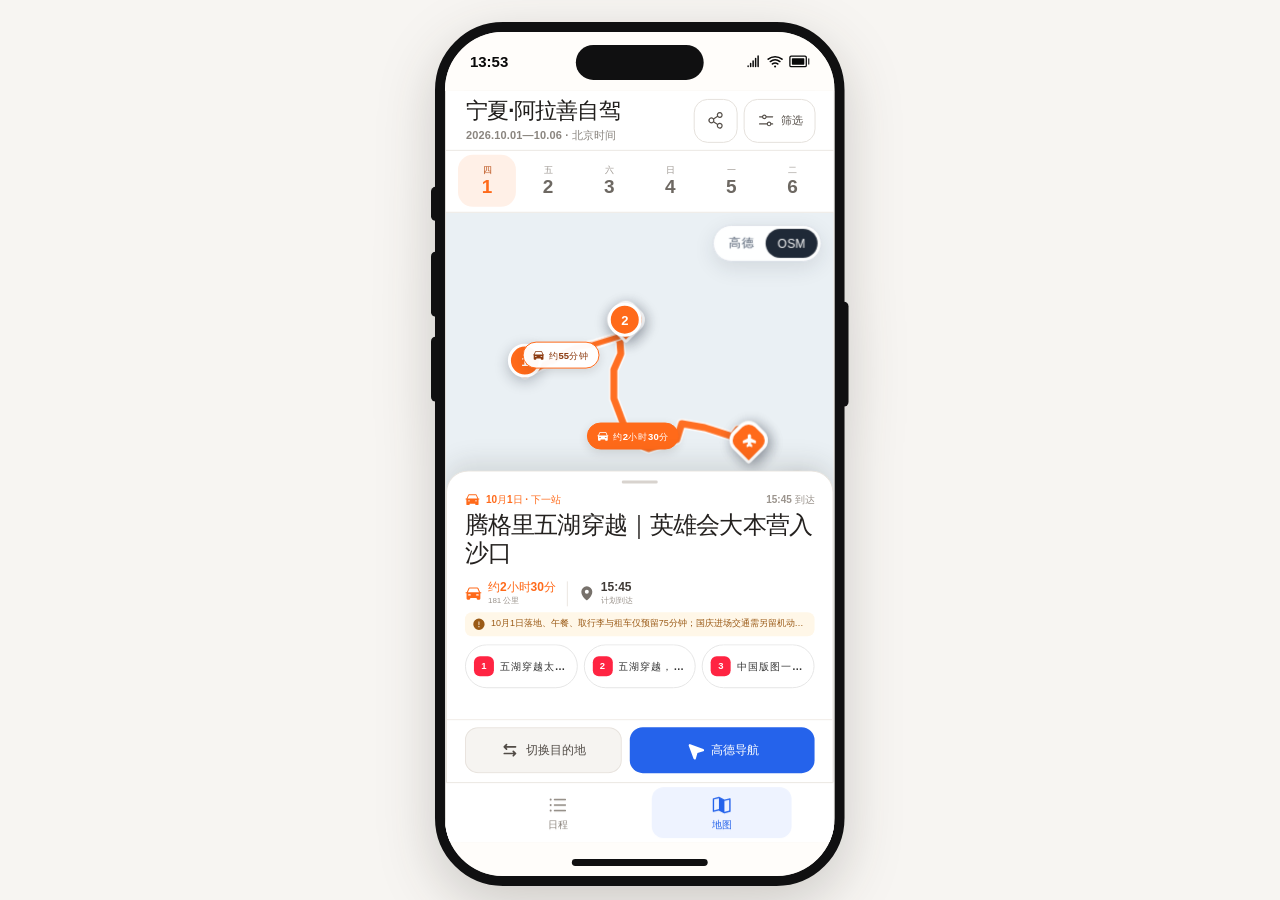
==== commit f8f4788e: "切到底图为高德（GCJ-02）以兼容国内网络；保留 OSM 切换入口" ====
--- a/mobile.html
+++ b/mobile.html
@@ -14,13 +14,13 @@
     <link rel="icon" type="image/png" sizes="192x192" href="./icons/icon-192.png" />
     <link rel="apple-touch-icon" href="./icons/apple-touch-icon.png" />
     <title>宁夏 · 阿拉善手机路书</title>
-    <script type="module" crossorigin src="./assets/mobile-kAclLdZF.js"></script>
+    <script type="module" crossorigin src="./assets/mobile-YiAGp86l.js"></script>
     <link rel="modulepreload" crossorigin href="./assets/react-vendor-BVAQ-h3e.js">
     <link rel="modulepreload" crossorigin href="./assets/map-vendor-Dk73KsM1.js">
     <link rel="modulepreload" crossorigin href="./assets/icons-B1lzsNUh.js">
-    <link rel="modulepreload" crossorigin href="./assets/styles-4hVWvHV6.js">
+    <link rel="modulepreload" crossorigin href="./assets/styles-DEoo5Zlr.js">
     <link rel="stylesheet" crossorigin href="./assets/map-vendor-CIGW-MKW.css">
-    <link rel="stylesheet" crossorigin href="./assets/styles-DE3ax_-X.css">
+    <link rel="stylesheet" crossorigin href="./assets/styles-DvnvGa-d.css">
     <link rel="stylesheet" crossorigin href="./assets/mobile-BAWkvOUd.css">
   </head>
   <body>
--- a/assets/styles-DvnvGa-d.css
+++ b/assets/styles-DvnvGa-d.css
@@ -0,0 +1 @@
+:root{color:#172033;background:#f5f7fa;font-family:Inter,ui-sans-serif,-apple-system,BlinkMacSystemFont,Segoe UI,PingFang SC,Hiragino Sans GB,Microsoft YaHei,sans-serif;font-synthesis:none;text-rendering:optimizeLegibility;--border: #e5e9ef;--muted: #6b7482;--soft: #f5f7fa;--blue: #2563eb;--header-height: 72px}*{box-sizing:border-box}html,body,#root{width:100%;min-width:320px;height:100%;min-height:100%}body{margin:0;overflow:hidden;background:#f5f7fa;-webkit-font-smoothing:antialiased}button,a{-webkit-tap-highlight-color:transparent}button{color:inherit;font:inherit}button:focus-visible,a:focus-visible{outline:3px solid rgba(37,99,235,.28);outline-offset:2px}.sr-only{position:absolute;width:1px;height:1px;padding:0;margin:-1px;overflow:hidden;clip:rect(0,0,0,0);white-space:nowrap;border:0}.app-shell{width:100%;height:100dvh;background:#fff}.topbar{height:var(--header-height);padding:0 22px;border-bottom:1px solid var(--border);display:flex;align-items:center;justify-content:space-between;gap:24px;background:#fffffff7;position:relative;z-index:1000}.brand-lockup,.brand-line,.trip-meta,.topbar-actions,.trip-meta span,.icon-action,.time-chip{display:flex;align-items:center}.brand-lockup{min-width:0;gap:12px}.brand-icon{width:40px;height:40px;display:grid;place-items:center;color:#fff;background:#202938;border-radius:11px;flex:0 0 auto}.brand-line{gap:14px;min-width:0}.brand-line h1{margin:0;color:#18202b;font-size:18px;line-height:1.25;letter-spacing:-.02em;white-space:nowrap}.desktop-meta{padding-left:14px;border-left:1px solid #dfe3e8;color:#606a78;font-size:13px;font-weight:600;white-space:nowrap}.trip-meta{margin-top:5px;gap:13px;color:#78818d;font-size:11px}.trip-meta span{gap:4px}.topbar-actions{gap:7px}.time-chip{min-height:34px;margin-right:6px;padding:0 11px;gap:6px;color:#536071;background:#f5f7fa;border:1px solid #edf0f3;border-radius:9px;font-size:12px;white-space:nowrap}.icon-action{min-height:44px;padding:0 11px;gap:7px;border:0;border-radius:9px;background:transparent;cursor:pointer;font-size:13px;font-weight:600}.icon-action:hover{background:#f4f6f8}.workspace{height:calc(100dvh - var(--header-height));min-height:0;display:grid;grid-template-columns:276px minmax(420px,1fr) 400px;background:#fff}.day-sidebar,.detail-panel{min-width:0;min-height:0;background:#fff}.day-sidebar{border-right:1px solid var(--border);display:flex;flex-direction:column;position:relative;z-index:40}.sidebar-heading{height:82px;padding:17px 16px 12px 19px;border-bottom:1px solid #edf0f3;display:flex;align-items:center;justify-content:space-between;gap:12px;flex:0 0 auto}.eyebrow{color:#8a94a2;font-size:9px;font-weight:800;letter-spacing:.14em}.sidebar-heading h2,.detail-header h2{margin:3px 0 0;color:#1c2530;font-size:18px;line-height:1.25;letter-spacing:-.02em}.all-route-button{min-height:36px;padding:0 10px;border:1px solid #dfe4ea;border-radius:9px;display:inline-flex;align-items:center;justify-content:center;gap:5px;background:#fff;color:#5e6977;cursor:pointer;font-size:12px;font-weight:700}.all-route-button:hover,.all-route-button.active{border-color:#b7cdfd;background:#eef4ff;color:#1d5fd1}.day-list{flex:1 1 auto;overflow:auto;padding:8px;scrollbar-width:thin;scrollbar-color:#d9dee6 transparent}.day-card{width:100%;min-height:125px;padding:13px 10px 13px 9px;border:1px solid transparent;border-bottom-color:#edf0f3;border-radius:10px;display:grid;grid-template-columns:20px minmax(0,1fr) 16px;align-items:start;gap:7px;text-align:left;background:transparent;cursor:pointer;transition:border-color .16s ease,background .16s ease,box-shadow .16s ease}.day-card:hover{background:#f8fafc}.day-card.active{border-color:var(--day-color);background:color-mix(in srgb,var(--day-color) 5%,white);box-shadow:0 2px 12px #1720330f}.day-rail{height:100%;display:flex;justify-content:center;position:relative}.day-rail:after{content:"";width:1px;height:calc(100% + 18px);background:#e4e8ed;position:absolute;top:10px}.day-card:last-child .day-rail:after{display:none}.day-dot{width:12px;height:12px;margin-top:4px;border:3px solid #fff;border-radius:50%;background:var(--day-color);box-shadow:0 0 0 1px color-mix(in srgb,var(--day-color) 35%,white);position:relative;z-index:1}.day-card.active .day-dot{width:16px;height:16px;margin-top:2px;box-shadow:0 0 0 4px color-mix(in srgb,var(--day-color) 12%,white)}.day-card-content,.day-card-top,.day-stay,.day-count{display:flex}.day-card-content{min-width:0;flex-direction:column}.day-card-top{align-items:baseline;justify-content:space-between;gap:8px}.day-card-top strong{font-size:14px}.day-card-top>span{color:#7d8692;font-size:10px;white-space:nowrap}.day-card.active .day-card-top strong,.day-card.active .day-route,.day-card.active .day-caret{color:var(--day-color)}.day-route{margin-top:9px;color:#263141;font-size:13px;font-weight:750;line-height:1.3}.day-subroute{margin-top:4px;color:#7b8490;font-size:10px;line-height:1.4;white-space:nowrap;overflow:hidden;text-overflow:ellipsis}.day-stay,.day-count{margin-top:7px;align-items:center;gap:4px;color:#626d7a;font-size:10px;line-height:1.25}.day-stay{white-space:nowrap;overflow:hidden;text-overflow:ellipsis}.day-count{color:#9098a3}.day-caret{margin-top:38px;color:#9aa2ad}.sidebar-fidelity{margin:9px;padding:11px 12px;border:1px solid #dceae5;border-radius:10px;display:flex;gap:8px;color:#23755f;background:#f5fbf8;flex:0 0 auto}.sidebar-fidelity div{min-width:0;display:flex;flex-direction:column;gap:2px}.sidebar-fidelity strong{font-size:11px}.sidebar-fidelity span{color:#6a8179;font-size:9px;line-height:1.35}.map-panel{min-width:0;min-height:0;position:relative;overflow:hidden;background:#eaf0f4}.leaflet-map{width:100%;height:100%;background:#eaf0f4;z-index:0}.leaflet-map-shell{position:relative;width:100%;height:100%}.basemap-switch{position:absolute;top:12px;right:12px;z-index:500;display:inline-flex;padding:3px;background:#fffffff0;border:1px solid #d9dee5;border-radius:999px;box-shadow:0 6px 22px #2029381f;backdrop-filter:saturate(140%) blur(6px);-webkit-backdrop-filter:saturate(140%) blur(6px)}.basemap-switch-btn{-webkit-appearance:none;-moz-appearance:none;appearance:none;border:0;background:transparent;color:#475569;font-size:12px;font-weight:500;letter-spacing:.02em;padding:6px 12px;border-radius:999px;cursor:pointer;transition:background-color .12s ease,color .12s ease}.basemap-switch-btn:hover{color:#0f172a}.basemap-switch-btn.is-active{background:#1f2937;color:#fff}.basemap-switch-btn:focus-visible{outline:2px solid #2563eb;outline-offset:2px}.leaflet-container{color:#1f2937;font-family:inherit}.leaflet-tile-pane{filter:saturate(.72) brightness(1.035) contrast(.96)}.leaflet-control-zoom{overflow:hidden;border:1px solid #d9dee5!important;border-radius:10px!important;box-shadow:0 6px 22px #2029381f!important}.leaflet-control-zoom a{width:38px!important;height:38px!important;line-height:38px!important;color:#313b48!important;border-color:#e5e8ec!important;font-size:20px!important}.leaflet-control-attribution{color:#7b8490;background:#ffffffd1!important;font-size:9px!important}.map-filterbar{position:absolute;z-index:600;top:16px;left:16px;right:16px;display:flex;align-items:center;justify-content:space-between;gap:10px;pointer-events:none}.filter-segment,.route-toggle{border:1px solid rgba(213,220,228,.96);background:#fffffff2;box-shadow:0 6px 22px #252f3e1f;-webkit-backdrop-filter:blur(12px);backdrop-filter:blur(12px);pointer-events:auto}.filter-segment{padding:4px;border-radius:11px;display:flex;align-items:center}.filter-segment button,.route-toggle{min-height:38px;border:0;border-radius:8px;display:inline-flex;align-items:center;justify-content:center;gap:6px;color:#5a6574;cursor:pointer;font-size:12px;font-weight:700}.filter-segment button{min-width:70px;padding:0 11px;background:transparent}.filter-segment button:hover,.filter-segment button.active{color:#1d61d8;background:#edf4ff}.filter-segment button.active{box-shadow:inset 0 0 0 1px #c9dbff}.route-toggle{padding:0 13px}.route-toggle:hover,.route-toggle.active{color:#1f5dc5;background:#eff5fff7}.map-warning{max-width:360px;min-height:50px;padding:9px 12px;border:1px solid #f0d49b;border-radius:10px;display:flex;align-items:flex-start;gap:8px;color:#986714;background:#fffaecf5;box-shadow:0 6px 18px #6148131a;position:absolute;z-index:590;top:72px;left:16px}.map-warning>svg{flex:0 0 auto}.map-warning div{display:flex;flex-direction:column;gap:2px}.map-warning strong{color:#795112;font-size:11px}.map-warning span{font-size:9px;line-height:1.35}.map-caption{min-height:38px;padding:8px 11px;border:1px solid rgba(215,221,228,.94);border-radius:9px;display:flex;align-items:center;justify-content:space-between;gap:12px;color:#687382;background:#ffffffed;box-shadow:0 5px 18px #2832401a;position:absolute;z-index:550;right:58px;bottom:16px;left:16px;-webkit-backdrop-filter:blur(10px);backdrop-filter:blur(10px)}.day-legend{display:flex;align-items:center;gap:10px;flex-wrap:wrap}.day-legend span{display:inline-flex;align-items:center;gap:4px;color:#4f5a68;font-size:9px;font-weight:700}.day-legend i{width:7px;height:7px;border-radius:50%}.map-disclaimer{font-size:9px;white-space:nowrap}.map-marker-shell{background:transparent;border:0}.map-marker{width:34px;height:34px;border:3px solid #fff;border-radius:12px 12px 12px 3px;display:grid;place-items:center;color:#fff;background:var(--marker);box-shadow:0 4px 14px #19223147;transform:rotate(-45deg);position:relative;transition:transform .16s ease}.map-marker svg{transform:rotate(45deg)}.map-marker span{min-width:13px;height:13px;padding:0 2px;border:1px solid color-mix(in srgb,var(--marker) 34%,white);border-radius:7px;display:grid;place-items:center;color:var(--marker);background:#fff;font-size:8px;font-weight:900;transform:rotate(45deg);position:absolute;top:-7px;right:-7px}.map-marker.is-selected{width:40px;height:40px;border-width:4px;box-shadow:0 0 0 5px color-mix(in srgb,var(--marker) 22%,transparent),0 7px 20px #19223157}.route-time-shell{border:0;background:transparent}.route-time-badge{width:max-content;min-width:66px;min-height:27px;padding:0 9px;border:2px solid var(--route-color);border-radius:999px;display:inline-flex;align-items:center;justify-content:center;gap:4px;color:color-mix(in srgb,var(--route-color) 82%,#182230);background:#fffffff7;box-shadow:0 3px 12px #1922312e;font-size:10px;font-weight:850;line-height:1;cursor:pointer;transform:translate(calc((96px - 100%)/2));white-space:nowrap}.route-time-badge>span{width:14px;height:14px;border-radius:50%;display:grid;place-items:center;color:#fff;background:#b7791f;font-size:9px}.route-time-badge.is-selected{color:#fff;background:var(--route-color);box-shadow:0 0 0 4px color-mix(in srgb,var(--route-color) 18%,transparent),0 5px 16px #1922313d}.route-time-badge.is-selected>span{color:#8a5a10;background:#fff5d6}.route-popup-content{display:flex;flex-direction:column;gap:7px}.route-popup-content>span{font-size:9px;font-weight:850;text-transform:uppercase}.route-popup-content>strong{color:#202a38;font-size:12px;line-height:1.45}.route-popup-content p,.route-popup-content small{margin:0;color:#66717f;font-size:10px;line-height:1.45}.route-popup-content small{padding:7px 8px;border-radius:7px;color:#87621f;background:#fff8e8}.route-popup-content a{min-height:34px;padding:0 10px;border-radius:7px;display:inline-flex;align-items:center;justify-content:center;gap:5px;color:#fff;background:#2563eb;text-decoration:none;font-size:9px;font-weight:800}.leaflet-tooltip.map-label{padding:7px 9px;border:1px solid #dfe4e9;border-radius:8px;display:flex;flex-direction:column;gap:2px;color:#222d3a;background:#fffffff5;box-shadow:0 5px 16px #232c3b24}.leaflet-tooltip.map-label strong{max-width:220px;font-size:11px;white-space:normal}.leaflet-tooltip.map-label span{color:#78818c;font-size:9px}.leaflet-popup-content-wrapper{border-radius:12px;box-shadow:0 12px 34px #18223133}.leaflet-popup-content{margin:13px 15px 15px}.popup-content{display:flex;flex-direction:column;gap:7px}.popup-eyebrow{font-size:9px;font-weight:800;text-transform:uppercase}.popup-content>strong{color:#202a38;font-size:13px;line-height:1.35}.popup-content p{margin:0;color:#6b7481;font-size:10px;line-height:1.45}.popup-actions{margin-top:2px;display:flex;align-items:center;gap:7px}.popup-actions button,.popup-actions a{min-height:34px;padding:0 9px;border:1px solid #dfe4e9;border-radius:7px;display:inline-flex;align-items:center;justify-content:center;gap:4px;color:#526071;background:#fff;text-decoration:none;cursor:pointer;font-size:9px;font-weight:700}.popup-actions button{border-color:#2563eb;color:#fff;background:#2563eb}.detail-panel{border-left:1px solid var(--border);overflow-y:auto;scrollbar-width:thin;scrollbar-color:#d9dee5 transparent;position:relative;z-index:40}.detail-header{padding:20px 19px 15px;border-bottom:1px solid #e9edf1;background:#fff}.detail-title-row{display:flex;align-items:flex-start;gap:11px}.detail-day{min-width:56px;height:28px;padding:0 9px;border-radius:7px;display:inline-flex;align-items:center;justify-content:center;color:#fff;background:var(--day-color);font-size:11px;font-weight:800}.detail-title-row>div{min-width:0}.detail-header h2{margin:1px 0 4px;color:var(--day-color, #1c2530);font-size:18px}.detail-header h2 small{margin-left:3px;color:#697383;font-size:11px;font-weight:650}.detail-header p{margin:0;color:#616c7a;font-size:10px;line-height:1.45}.day-stat-row{margin-top:13px;display:flex;align-items:center;gap:7px;flex-wrap:wrap}.day-stat-row span{min-height:29px;padding:0 9px;border:1px solid #e4e8ec;border-radius:7px;display:inline-flex;align-items:center;gap:5px;color:#637080;background:#fafbfc;font-size:9px;font-weight:700}.detail-header .day-summary{margin-top:12px;padding-left:10px;border-left:2px solid color-mix(in srgb,var(--day-color) 66%,white);color:#566170;font-size:10px;line-height:1.55}.place-details{margin:12px 12px 0;padding:14px;border:1px solid color-mix(in srgb,var(--place-color) 28%,#e5e9ef);border-radius:12px;background:color-mix(in srgb,var(--place-color) 3%,white);box-shadow:0 5px 18px #202a380f;position:relative}.close-place{width:36px;height:36px;padding:0;border:0;border-radius:8px;display:grid;place-items:center;color:#77818f;background:transparent;cursor:pointer;position:absolute;top:7px;right:7px}.close-place:hover{background:#eef1f4}.place-heading{padding-right:26px;display:flex;align-items:flex-start;gap:9px}.place-kind{width:31px;height:31px;border-radius:8px;display:grid;place-items:center;color:#fff;background:var(--place-color);flex:0 0 auto}.place-heading>div{min-width:0}.place-heading span{color:var(--place-color);font-size:9px;font-weight:800}.place-heading h3{margin:2px 0 0;color:#202a37;font-size:13px;line-height:1.35}.place-address,.place-phone{margin:10px 0 0;display:flex;align-items:flex-start;gap:6px;color:#5e6977;font-size:9px;line-height:1.45;text-decoration:none}.place-address svg,.place-phone svg{margin-top:1px;flex:0 0 auto}.source-box{margin-top:11px;padding:9px;border:1px solid #d6e9df;border-radius:8px;display:flex;align-items:flex-start;gap:7px;color:#197056;background:#f4fbf7}.source-box.approximate{border-color:#eadab9;color:#9a6919;background:#fffaf0}.source-box>svg{flex:0 0 auto}.source-box div{display:flex;flex-direction:column;gap:2px}.source-box strong{font-size:9px}.source-box span{color:#6a7d75;font-size:8px;line-height:1.35}.source-box.approximate span{color:#806f52}.place-actions{margin-top:10px;display:flex;align-items:center;gap:6px;flex-wrap:wrap}.place-actions a{min-height:36px;padding:0 9px;border:1px solid #dde3e9;border-radius:7px;display:inline-flex;align-items:center;justify-content:center;gap:4px;color:#566374;background:#fff;text-decoration:none;font-size:8px;font-weight:750}.place-actions .primary-link{border-color:var(--place-color);color:#fff;background:var(--place-color)}.route-legs{margin:14px 12px 0;padding-bottom:13px;border-bottom:1px solid #e8ecf0}.route-legs-heading{display:flex;align-items:flex-end;justify-content:space-between;gap:12px}.route-legs-heading>div{display:flex;flex-direction:column;gap:2px}.route-legs-heading span{color:#939ba6;font-size:8px;font-weight:850;letter-spacing:.11em}.route-legs-heading strong{color:#26313e;font-size:13px}.route-legs-heading small{color:#657181;font-size:9px;font-weight:750;white-space:nowrap}.route-source-note{margin:6px 0 9px;color:#828b96;font-size:8px;line-height:1.45}.route-leg-list{display:flex;flex-direction:column;gap:6px}.route-leg-card{min-width:0;border:1px solid #e2e7ec;border-radius:9px;display:flex;align-items:stretch;overflow:hidden;background:#fff;transition:border-color .15s ease,background .15s ease,box-shadow .15s ease}.route-leg-card:hover,.route-leg-card.selected{border-color:#b7cdf8;background:#f7faff}.route-leg-card.selected{box-shadow:0 0 0 2px #e1ecff}.route-leg-card.needs-review,.route-leg-card.unresolved{border-color:#ead9b7;background:#fffcf5}.route-leg-main{min-width:0;min-height:54px;padding:9px 8px;border:0;display:flex;align-items:flex-start;gap:8px;flex:1 1 auto;color:inherit;background:transparent;text-align:left}button.route-leg-main{cursor:pointer}.route-leg-index{width:26px;height:26px;border-radius:7px;display:inline-flex;align-items:center;justify-content:center;gap:1px;color:#40618e;background:#edf3fa;flex:0 0 auto;font-size:8px;font-weight:850}.needs-review .route-leg-index,.unresolved .route-leg-index{color:#956714;background:#fff2d6}.route-leg-copy{min-width:0;display:flex;flex-direction:column;gap:5px}.route-leg-copy strong{display:flex;align-items:center;gap:2px;color:#2b3542;font-size:9px;font-weight:780;line-height:1.4}.route-leg-copy strong svg{flex:0 0 auto;color:#8c95a0}.route-leg-copy>span{display:flex;align-items:center;gap:5px;color:#657180;font-size:8px;line-height:1.35}.route-leg-copy>span i{width:2px;height:2px;border-radius:50%;background:#aeb5bd}.route-leg-copy small{display:flex;align-items:flex-start;gap:4px;color:#8c641f;font-size:8px;line-height:1.4}.route-leg-copy small svg{margin-top:1px;flex:0 0 auto}.amap-route-link{width:68px;min-width:68px;padding:0 7px;border-left:1px solid #e5e9ee;display:flex;align-items:center;justify-content:center;gap:3px;color:#2361c7;background:#fbfcfe;text-decoration:none;font-size:8px;font-weight:800;text-align:center}.amap-route-link:hover{background:#edf4ff}.timeline-heading{margin:16px 16px 0;padding:0 0 9px;border-bottom:1px solid #e9edf1;display:grid;grid-template-columns:74px 1fr;gap:28px}.timeline-heading span,.timeline-heading strong{color:#858e9a;font-size:9px;font-weight:800;letter-spacing:.08em}.timeline-heading strong{color:#535e6c}.timeline-list{padding:2px 16px 4px}.timeline-row{display:grid;grid-template-columns:74px 22px minmax(0,1fr);align-items:stretch;gap:6px}.timeline-time{padding:15px 0;color:#303b49;font-size:11px;font-weight:750;line-height:1.3;white-space:nowrap}.timeline-rail{display:flex;justify-content:center;position:relative}.timeline-rail:before{content:"";width:1px;background:#dde3e8;position:absolute;top:0;bottom:0}.timeline-row:first-child .timeline-rail:before{top:20px}.timeline-row:last-child .timeline-rail:before{bottom:calc(100% - 21px)}.timeline-rail>span{width:19px;height:19px;margin-top:15px;border:2px solid var(--day-color);border-radius:50%;display:grid;place-items:center;color:var(--day-color);background:#fff;font-size:8px;font-weight:900;position:relative;z-index:1}.timeline-row.selected .timeline-rail>span{color:#fff;background:var(--day-color);box-shadow:0 0 0 4px color-mix(in srgb,var(--day-color) 13%,white)}.timeline-content{min-width:0;padding:13px 0 13px 5px;border-bottom:1px solid #edf0f3}.timeline-row.selected .timeline-content{margin:4px -7px 4px -1px;padding:9px 7px 9px 6px;border:1px solid color-mix(in srgb,var(--day-color) 25%,#edf0f3);border-radius:9px;background:color-mix(in srgb,var(--day-color) 4%,white)}.timeline-row.pending .timeline-content{border-bottom-color:#f0dfbd}.timeline-title{display:flex;align-items:flex-start;gap:6px}.timeline-kind{margin-top:1px;display:grid;place-items:center;flex:0 0 auto}.timeline-title h4{min-width:0;margin:0;color:#242f3d;font-size:11px;line-height:1.42;flex:1 1 auto}.kind-label{min-height:19px;padding:0 5px;border:1px solid #e1e5ea;border-radius:5px;display:inline-flex;align-items:center;color:#808995;background:#fafbfc;font-size:8px;white-space:nowrap}.timeline-content>p{margin:6px 0 0 23px;color:#697382;font-size:9px;line-height:1.55}.timeline-meta{margin:7px 0 0 23px;display:flex;flex-direction:column;gap:3px}.timeline-meta span{display:flex;align-items:flex-start;gap:5px;color:#87909b;font-size:8px;line-height:1.4}.timeline-meta svg{margin-top:0;flex:0 0 auto}.timeline-actions{margin:8px 0 0 23px;display:flex;align-items:center;gap:7px}.timeline-actions button{min-height:36px;padding:0 8px;border:1px solid #dce2e8;border-radius:6px;display:inline-flex;align-items:center;gap:4px;color:#5a6675;background:#fff;cursor:pointer;font-size:8px;font-weight:750}.timeline-actions button:hover{color:#225fc2;border-color:#b7cff8;background:#f3f7ff}.pending-chip{min-height:27px;padding:0 7px;border:1px solid #ead4a7;border-radius:6px;display:inline-flex;align-items:center;gap:4px;color:#9a6917;background:#fffbf1;font-size:8px;font-weight:750}.day-notes{margin:10px 14px 18px;padding:11px 12px;border:1px solid #eadfca;border-radius:9px;color:#7a5a22;background:#fffaf1}.day-notes strong{display:flex;align-items:center;gap:6px;color:#8a5d11;font-size:9px}.day-notes p{margin:6px 0 0 22px;color:#796d58;font-size:8px;line-height:1.45}.all-days-header{min-height:155px}.all-days-header h2{margin-top:8px;font-size:22px}.all-days-header>p{margin-top:6px;font-size:10px}.all-days-overview{padding:10px 12px 18px}.overview-card{width:100%;min-height:69px;padding:10px;border:1px solid transparent;border-bottom-color:#eaedf1;border-radius:9px;display:grid;grid-template-columns:48px minmax(0,1fr) auto 16px;align-items:center;gap:9px;text-align:left;background:#fff;cursor:pointer}.overview-card:hover{border-color:color-mix(in srgb,var(--day-color) 32%,#e5e9ef);background:color-mix(in srgb,var(--day-color) 4%,white)}.overview-day{color:var(--day-color);font-size:10px;font-weight:850}.overview-main{min-width:0;display:flex;flex-direction:column;gap:3px}.overview-main strong{color:#273241;font-size:11px}.overview-main small{color:#87909b;font-size:8px}.overview-points{color:#78828e;font-size:8px}.all-route-note{margin-top:14px;padding:12px;border:1px solid #d9e5fb;border-radius:9px;display:flex;align-items:flex-start;gap:8px;color:#2c64bd;background:#f4f8ff}.all-route-note div{display:flex;flex-direction:column;gap:3px}.all-route-note strong{font-size:9px}.all-route-note span{color:#667a99;font-size:8px;line-height:1.45}.mobile-tabs{display:none}.toast{min-height:44px;padding:0 15px;border:1px solid #cde4d8;border-radius:10px;display:flex;align-items:center;gap:7px;color:#196d51;background:#f6fcf9f7;box-shadow:0 10px 30px #22342b29;position:fixed;z-index:2000;left:50%;bottom:22px;transform:translate(-50%);font-size:11px;font-weight:750}@media(max-width:1240px){.workspace{grid-template-columns:244px minmax(380px,1fr) 366px}.time-chip{display:none}.detail-header{padding-right:15px;padding-left:15px}.timeline-list{padding-right:12px;padding-left:12px}}@media(max-width:1080px){.workspace{grid-template-columns:minmax(0,1fr) 370px;grid-template-rows:116px minmax(0,1fr)}.day-sidebar{grid-column:1 / -1;grid-row:1;border-right:0;border-bottom:1px solid var(--border);flex-direction:row}.sidebar-heading{width:176px;height:100%;border-right:1px solid #edf0f3;border-bottom:0;flex:0 0 auto}.day-list{padding:7px;display:flex;gap:6px;overflow-x:auto;overflow-y:hidden}.day-card{width:188px;min-width:188px;min-height:99px;padding:10px 8px;grid-template-columns:17px minmax(0,1fr) 13px;border-bottom-color:transparent}.day-rail:after,.day-subroute,.day-count{display:none}.day-card-top strong{font-size:12px}.day-route{margin-top:6px;font-size:11px}.day-stay{margin-top:5px;font-size:8px}.day-caret{margin-top:32px}.sidebar-fidelity{display:none}.map-panel{grid-column:1;grid-row:2}.detail-panel{grid-column:2;grid-row:2}}@media(max-width:760px){:root{--header-height: 64px}.topbar{padding:0 13px}.brand-lockup{gap:9px}.brand-icon{width:36px;height:36px;border-radius:9px}.brand-line h1{max-width:calc(100vw - 156px);overflow:hidden;text-overflow:ellipsis;font-size:15px}.desktop-meta,.trip-meta,.icon-action span,.topbar-actions .icon-action:last-child{display:none}.icon-action{width:44px;height:44px;padding:0;justify-content:center}.workspace{height:calc(100dvh - var(--header-height) - 58px);grid-template-columns:1fr;grid-template-rows:103px minmax(0,1fr)}.day-sidebar{grid-column:1;grid-row:1}.sidebar-heading{width:104px;padding:12px 9px;flex-direction:column;align-items:flex-start;justify-content:center;gap:7px}.eyebrow{display:none}.sidebar-heading h2{margin:0;font-size:14px}.all-route-button{min-height:44px;padding:0 8px;font-size:10px}.day-list{padding:6px}.day-card{width:160px;min-width:160px;min-height:89px;padding:9px 7px}.day-card-top>span{font-size:8px}.day-stay{max-width:113px}.map-panel,.detail-panel{grid-column:1;grid-row:2}.app-shell.mobile-map .detail-panel,.app-shell.mobile-schedule .map-panel{display:none}.detail-panel{border-left:0}.map-filterbar{top:10px;left:10px;right:10px}.filter-segment{max-width:calc(100vw - 82px);overflow-x:auto}.filter-segment button{min-width:61px;min-height:44px;padding:0 8px;font-size:10px}.route-toggle{width:48px;min-width:48px;min-height:48px;padding:0;font-size:0}.map-warning{max-width:calc(100vw - 20px);top:71px;left:10px}.map-caption{right:52px;bottom:10px;left:10px}.map-disclaimer{display:none}.leaflet-control-zoom a{width:44px!important;height:44px!important;line-height:44px!important}.detail-header{padding-top:15px}.timeline-row{grid-template-columns:78px 22px minmax(0,1fr)}.timeline-heading{grid-template-columns:78px 1fr}.timeline-title h4{font-size:12px}.timeline-content>p,.timeline-meta span{font-size:9px}.timeline-actions button,.pending-chip{min-height:44px;font-size:9px}.close-place,.place-actions a{min-width:44px;min-height:44px}.mobile-tabs{height:58px;padding:5px max(16px,env(safe-area-inset-right)) max(5px,env(safe-area-inset-bottom)) max(16px,env(safe-area-inset-left));border-top:1px solid #e2e6eb;display:grid;grid-template-columns:1fr 1fr;gap:6px;background:#fffffff7;position:fixed;z-index:1400;right:0;bottom:0;left:0;-webkit-backdrop-filter:blur(14px);backdrop-filter:blur(14px)}.mobile-tabs button{border:0;border-radius:9px;display:flex;align-items:center;justify-content:center;gap:6px;color:#74808f;background:transparent;font-size:11px;font-weight:750}.mobile-tabs button.active{color:#1f61cf;background:#edf4ff}.toast{bottom:72px}}@media print{body{overflow:visible;background:#fff}.app-shell{height:auto}.topbar{position:static}.topbar-actions,.map-filterbar,.map-warning,.map-caption,.mobile-tabs,.leaflet-control-container,.timeline-actions,.close-place{display:none!important}.workspace{height:auto;display:block}.day-sidebar,.map-panel{display:none}.detail-panel{width:100%;border:0;overflow:visible}.timeline-row{break-inside:avoid}}
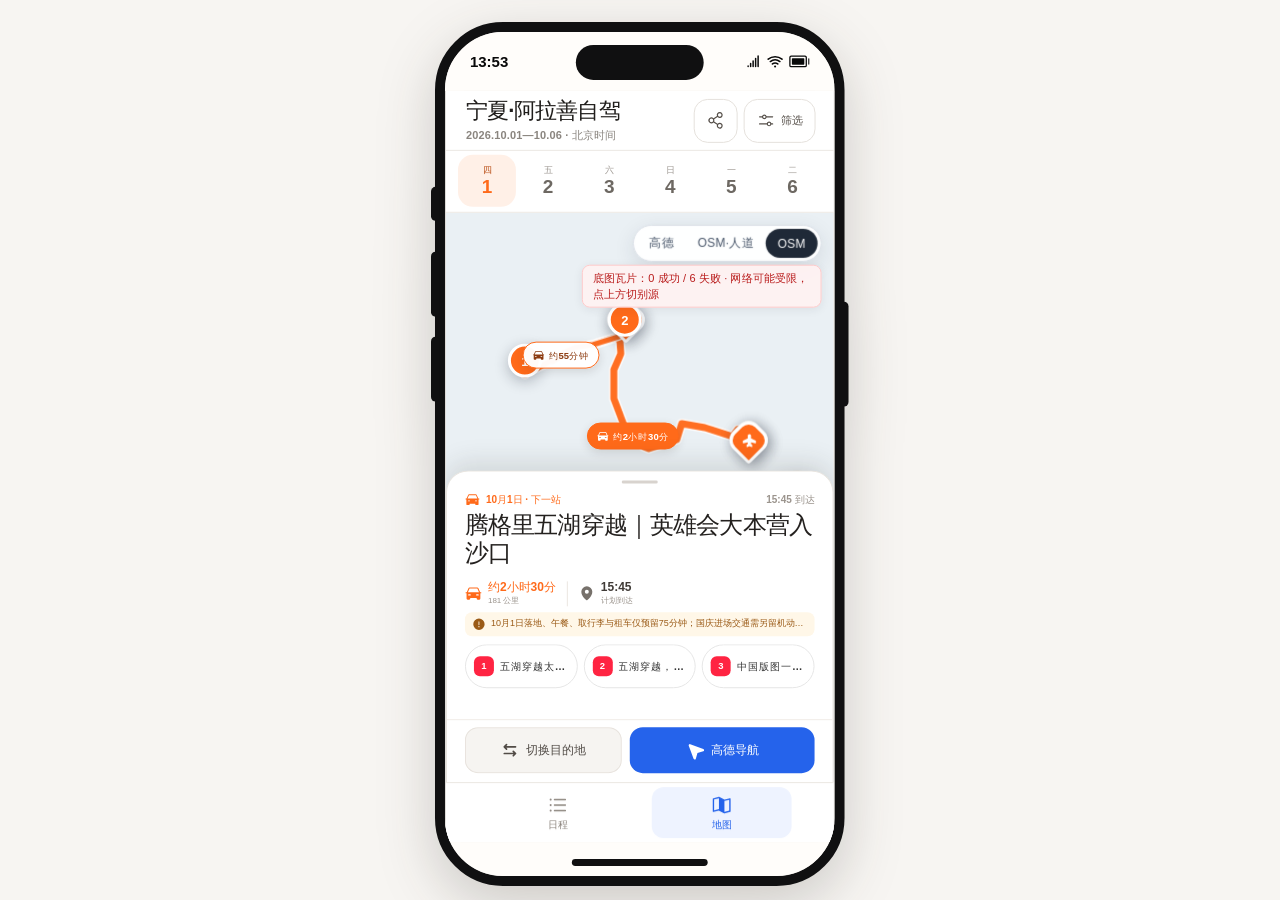
==== commit 8db7b03e: "新增 OSM·人道 备选底图 + 瓦片状态指示器" ====
--- a/mobile.html
+++ b/mobile.html
@@ -14,13 +14,13 @@
     <link rel="icon" type="image/png" sizes="192x192" href="./icons/icon-192.png" />
     <link rel="apple-touch-icon" href="./icons/apple-touch-icon.png" />
     <title>宁夏 · 阿拉善手机路书</title>
-    <script type="module" crossorigin src="./assets/mobile-YiAGp86l.js"></script>
+    <script type="module" crossorigin src="./assets/mobile-DdH3kInD.js"></script>
     <link rel="modulepreload" crossorigin href="./assets/react-vendor-BVAQ-h3e.js">
     <link rel="modulepreload" crossorigin href="./assets/map-vendor-Dk73KsM1.js">
     <link rel="modulepreload" crossorigin href="./assets/icons-B1lzsNUh.js">
-    <link rel="modulepreload" crossorigin href="./assets/styles-DEoo5Zlr.js">
+    <link rel="modulepreload" crossorigin href="./assets/styles-DgVJ0V3v.js">
     <link rel="stylesheet" crossorigin href="./assets/map-vendor-CIGW-MKW.css">
-    <link rel="stylesheet" crossorigin href="./assets/styles-DvnvGa-d.css">
+    <link rel="stylesheet" crossorigin href="./assets/styles-DIj_TLbc.css">
     <link rel="stylesheet" crossorigin href="./assets/mobile-BAWkvOUd.css">
   </head>
   <body>
--- a/assets/styles-DIj_TLbc.css
+++ b/assets/styles-DIj_TLbc.css
@@ -0,0 +1 @@
+:root{color:#172033;background:#f5f7fa;font-family:Inter,ui-sans-serif,-apple-system,BlinkMacSystemFont,Segoe UI,PingFang SC,Hiragino Sans GB,Microsoft YaHei,sans-serif;font-synthesis:none;text-rendering:optimizeLegibility;--border: #e5e9ef;--muted: #6b7482;--soft: #f5f7fa;--blue: #2563eb;--header-height: 72px}*{box-sizing:border-box}html,body,#root{width:100%;min-width:320px;height:100%;min-height:100%}body{margin:0;overflow:hidden;background:#f5f7fa;-webkit-font-smoothing:antialiased}button,a{-webkit-tap-highlight-color:transparent}button{color:inherit;font:inherit}button:focus-visible,a:focus-visible{outline:3px solid rgba(37,99,235,.28);outline-offset:2px}.sr-only{position:absolute;width:1px;height:1px;padding:0;margin:-1px;overflow:hidden;clip:rect(0,0,0,0);white-space:nowrap;border:0}.app-shell{width:100%;height:100dvh;background:#fff}.topbar{height:var(--header-height);padding:0 22px;border-bottom:1px solid var(--border);display:flex;align-items:center;justify-content:space-between;gap:24px;background:#fffffff7;position:relative;z-index:1000}.brand-lockup,.brand-line,.trip-meta,.topbar-actions,.trip-meta span,.icon-action,.time-chip{display:flex;align-items:center}.brand-lockup{min-width:0;gap:12px}.brand-icon{width:40px;height:40px;display:grid;place-items:center;color:#fff;background:#202938;border-radius:11px;flex:0 0 auto}.brand-line{gap:14px;min-width:0}.brand-line h1{margin:0;color:#18202b;font-size:18px;line-height:1.25;letter-spacing:-.02em;white-space:nowrap}.desktop-meta{padding-left:14px;border-left:1px solid #dfe3e8;color:#606a78;font-size:13px;font-weight:600;white-space:nowrap}.trip-meta{margin-top:5px;gap:13px;color:#78818d;font-size:11px}.trip-meta span{gap:4px}.topbar-actions{gap:7px}.time-chip{min-height:34px;margin-right:6px;padding:0 11px;gap:6px;color:#536071;background:#f5f7fa;border:1px solid #edf0f3;border-radius:9px;font-size:12px;white-space:nowrap}.icon-action{min-height:44px;padding:0 11px;gap:7px;border:0;border-radius:9px;background:transparent;cursor:pointer;font-size:13px;font-weight:600}.icon-action:hover{background:#f4f6f8}.workspace{height:calc(100dvh - var(--header-height));min-height:0;display:grid;grid-template-columns:276px minmax(420px,1fr) 400px;background:#fff}.day-sidebar,.detail-panel{min-width:0;min-height:0;background:#fff}.day-sidebar{border-right:1px solid var(--border);display:flex;flex-direction:column;position:relative;z-index:40}.sidebar-heading{height:82px;padding:17px 16px 12px 19px;border-bottom:1px solid #edf0f3;display:flex;align-items:center;justify-content:space-between;gap:12px;flex:0 0 auto}.eyebrow{color:#8a94a2;font-size:9px;font-weight:800;letter-spacing:.14em}.sidebar-heading h2,.detail-header h2{margin:3px 0 0;color:#1c2530;font-size:18px;line-height:1.25;letter-spacing:-.02em}.all-route-button{min-height:36px;padding:0 10px;border:1px solid #dfe4ea;border-radius:9px;display:inline-flex;align-items:center;justify-content:center;gap:5px;background:#fff;color:#5e6977;cursor:pointer;font-size:12px;font-weight:700}.all-route-button:hover,.all-route-button.active{border-color:#b7cdfd;background:#eef4ff;color:#1d5fd1}.day-list{flex:1 1 auto;overflow:auto;padding:8px;scrollbar-width:thin;scrollbar-color:#d9dee6 transparent}.day-card{width:100%;min-height:125px;padding:13px 10px 13px 9px;border:1px solid transparent;border-bottom-color:#edf0f3;border-radius:10px;display:grid;grid-template-columns:20px minmax(0,1fr) 16px;align-items:start;gap:7px;text-align:left;background:transparent;cursor:pointer;transition:border-color .16s ease,background .16s ease,box-shadow .16s ease}.day-card:hover{background:#f8fafc}.day-card.active{border-color:var(--day-color);background:color-mix(in srgb,var(--day-color) 5%,white);box-shadow:0 2px 12px #1720330f}.day-rail{height:100%;display:flex;justify-content:center;position:relative}.day-rail:after{content:"";width:1px;height:calc(100% + 18px);background:#e4e8ed;position:absolute;top:10px}.day-card:last-child .day-rail:after{display:none}.day-dot{width:12px;height:12px;margin-top:4px;border:3px solid #fff;border-radius:50%;background:var(--day-color);box-shadow:0 0 0 1px color-mix(in srgb,var(--day-color) 35%,white);position:relative;z-index:1}.day-card.active .day-dot{width:16px;height:16px;margin-top:2px;box-shadow:0 0 0 4px color-mix(in srgb,var(--day-color) 12%,white)}.day-card-content,.day-card-top,.day-stay,.day-count{display:flex}.day-card-content{min-width:0;flex-direction:column}.day-card-top{align-items:baseline;justify-content:space-between;gap:8px}.day-card-top strong{font-size:14px}.day-card-top>span{color:#7d8692;font-size:10px;white-space:nowrap}.day-card.active .day-card-top strong,.day-card.active .day-route,.day-card.active .day-caret{color:var(--day-color)}.day-route{margin-top:9px;color:#263141;font-size:13px;font-weight:750;line-height:1.3}.day-subroute{margin-top:4px;color:#7b8490;font-size:10px;line-height:1.4;white-space:nowrap;overflow:hidden;text-overflow:ellipsis}.day-stay,.day-count{margin-top:7px;align-items:center;gap:4px;color:#626d7a;font-size:10px;line-height:1.25}.day-stay{white-space:nowrap;overflow:hidden;text-overflow:ellipsis}.day-count{color:#9098a3}.day-caret{margin-top:38px;color:#9aa2ad}.sidebar-fidelity{margin:9px;padding:11px 12px;border:1px solid #dceae5;border-radius:10px;display:flex;gap:8px;color:#23755f;background:#f5fbf8;flex:0 0 auto}.sidebar-fidelity div{min-width:0;display:flex;flex-direction:column;gap:2px}.sidebar-fidelity strong{font-size:11px}.sidebar-fidelity span{color:#6a8179;font-size:9px;line-height:1.35}.map-panel{min-width:0;min-height:0;position:relative;overflow:hidden;background:#eaf0f4}.leaflet-map{width:100%;height:100%;background:#eaf0f4;z-index:0}.leaflet-map-shell{position:relative;width:100%;height:100%}.basemap-switch{position:absolute;top:12px;right:12px;z-index:500;display:inline-flex;padding:3px;background:#fffffff0;border:1px solid #d9dee5;border-radius:999px;box-shadow:0 6px 22px #2029381f;backdrop-filter:saturate(140%) blur(6px);-webkit-backdrop-filter:saturate(140%) blur(6px)}.basemap-switch-btn{-webkit-appearance:none;-moz-appearance:none;appearance:none;border:0;background:transparent;color:#475569;font-size:12px;font-weight:500;letter-spacing:.02em;padding:6px 12px;border-radius:999px;cursor:pointer;transition:background-color .12s ease,color .12s ease}.basemap-switch-btn:hover{color:#0f172a}.basemap-switch-btn.is-active{background:#1f2937;color:#fff}.basemap-switch-btn:focus-visible{outline:2px solid #2563eb;outline-offset:2px}.basemap-status{position:absolute;top:52px;right:12px;z-index:500;padding:5px 10px;border-radius:8px;font-size:11px;font-variant-numeric:tabular-nums;letter-spacing:.01em;color:#475569;background:#ffffffe6;border:1px solid #d9dee5;box-shadow:0 2px 10px #20293814;max-width:240px;line-height:1.4}.basemap-status.is-failing{color:#b91c1c;border-color:#fecaca;background:#fef2f2f2}.leaflet-container{color:#1f2937;font-family:inherit}.leaflet-tile-pane{filter:saturate(.72) brightness(1.035) contrast(.96)}.leaflet-control-zoom{overflow:hidden;border:1px solid #d9dee5!important;border-radius:10px!important;box-shadow:0 6px 22px #2029381f!important}.leaflet-control-zoom a{width:38px!important;height:38px!important;line-height:38px!important;color:#313b48!important;border-color:#e5e8ec!important;font-size:20px!important}.leaflet-control-attribution{color:#7b8490;background:#ffffffd1!important;font-size:9px!important}.map-filterbar{position:absolute;z-index:600;top:16px;left:16px;right:16px;display:flex;align-items:center;justify-content:space-between;gap:10px;pointer-events:none}.filter-segment,.route-toggle{border:1px solid rgba(213,220,228,.96);background:#fffffff2;box-shadow:0 6px 22px #252f3e1f;-webkit-backdrop-filter:blur(12px);backdrop-filter:blur(12px);pointer-events:auto}.filter-segment{padding:4px;border-radius:11px;display:flex;align-items:center}.filter-segment button,.route-toggle{min-height:38px;border:0;border-radius:8px;display:inline-flex;align-items:center;justify-content:center;gap:6px;color:#5a6574;cursor:pointer;font-size:12px;font-weight:700}.filter-segment button{min-width:70px;padding:0 11px;background:transparent}.filter-segment button:hover,.filter-segment button.active{color:#1d61d8;background:#edf4ff}.filter-segment button.active{box-shadow:inset 0 0 0 1px #c9dbff}.route-toggle{padding:0 13px}.route-toggle:hover,.route-toggle.active{color:#1f5dc5;background:#eff5fff7}.map-warning{max-width:360px;min-height:50px;padding:9px 12px;border:1px solid #f0d49b;border-radius:10px;display:flex;align-items:flex-start;gap:8px;color:#986714;background:#fffaecf5;box-shadow:0 6px 18px #6148131a;position:absolute;z-index:590;top:72px;left:16px}.map-warning>svg{flex:0 0 auto}.map-warning div{display:flex;flex-direction:column;gap:2px}.map-warning strong{color:#795112;font-size:11px}.map-warning span{font-size:9px;line-height:1.35}.map-caption{min-height:38px;padding:8px 11px;border:1px solid rgba(215,221,228,.94);border-radius:9px;display:flex;align-items:center;justify-content:space-between;gap:12px;color:#687382;background:#ffffffed;box-shadow:0 5px 18px #2832401a;position:absolute;z-index:550;right:58px;bottom:16px;left:16px;-webkit-backdrop-filter:blur(10px);backdrop-filter:blur(10px)}.day-legend{display:flex;align-items:center;gap:10px;flex-wrap:wrap}.day-legend span{display:inline-flex;align-items:center;gap:4px;color:#4f5a68;font-size:9px;font-weight:700}.day-legend i{width:7px;height:7px;border-radius:50%}.map-disclaimer{font-size:9px;white-space:nowrap}.map-marker-shell{background:transparent;border:0}.map-marker{width:34px;height:34px;border:3px solid #fff;border-radius:12px 12px 12px 3px;display:grid;place-items:center;color:#fff;background:var(--marker);box-shadow:0 4px 14px #19223147;transform:rotate(-45deg);position:relative;transition:transform .16s ease}.map-marker svg{transform:rotate(45deg)}.map-marker span{min-width:13px;height:13px;padding:0 2px;border:1px solid color-mix(in srgb,var(--marker) 34%,white);border-radius:7px;display:grid;place-items:center;color:var(--marker);background:#fff;font-size:8px;font-weight:900;transform:rotate(45deg);position:absolute;top:-7px;right:-7px}.map-marker.is-selected{width:40px;height:40px;border-width:4px;box-shadow:0 0 0 5px color-mix(in srgb,var(--marker) 22%,transparent),0 7px 20px #19223157}.route-time-shell{border:0;background:transparent}.route-time-badge{width:max-content;min-width:66px;min-height:27px;padding:0 9px;border:2px solid var(--route-color);border-radius:999px;display:inline-flex;align-items:center;justify-content:center;gap:4px;color:color-mix(in srgb,var(--route-color) 82%,#182230);background:#fffffff7;box-shadow:0 3px 12px #1922312e;font-size:10px;font-weight:850;line-height:1;cursor:pointer;transform:translate(calc((96px - 100%)/2));white-space:nowrap}.route-time-badge>span{width:14px;height:14px;border-radius:50%;display:grid;place-items:center;color:#fff;background:#b7791f;font-size:9px}.route-time-badge.is-selected{color:#fff;background:var(--route-color);box-shadow:0 0 0 4px color-mix(in srgb,var(--route-color) 18%,transparent),0 5px 16px #1922313d}.route-time-badge.is-selected>span{color:#8a5a10;background:#fff5d6}.route-popup-content{display:flex;flex-direction:column;gap:7px}.route-popup-content>span{font-size:9px;font-weight:850;text-transform:uppercase}.route-popup-content>strong{color:#202a38;font-size:12px;line-height:1.45}.route-popup-content p,.route-popup-content small{margin:0;color:#66717f;font-size:10px;line-height:1.45}.route-popup-content small{padding:7px 8px;border-radius:7px;color:#87621f;background:#fff8e8}.route-popup-content a{min-height:34px;padding:0 10px;border-radius:7px;display:inline-flex;align-items:center;justify-content:center;gap:5px;color:#fff;background:#2563eb;text-decoration:none;font-size:9px;font-weight:800}.leaflet-tooltip.map-label{padding:7px 9px;border:1px solid #dfe4e9;border-radius:8px;display:flex;flex-direction:column;gap:2px;color:#222d3a;background:#fffffff5;box-shadow:0 5px 16px #232c3b24}.leaflet-tooltip.map-label strong{max-width:220px;font-size:11px;white-space:normal}.leaflet-tooltip.map-label span{color:#78818c;font-size:9px}.leaflet-popup-content-wrapper{border-radius:12px;box-shadow:0 12px 34px #18223133}.leaflet-popup-content{margin:13px 15px 15px}.popup-content{display:flex;flex-direction:column;gap:7px}.popup-eyebrow{font-size:9px;font-weight:800;text-transform:uppercase}.popup-content>strong{color:#202a38;font-size:13px;line-height:1.35}.popup-content p{margin:0;color:#6b7481;font-size:10px;line-height:1.45}.popup-actions{margin-top:2px;display:flex;align-items:center;gap:7px}.popup-actions button,.popup-actions a{min-height:34px;padding:0 9px;border:1px solid #dfe4e9;border-radius:7px;display:inline-flex;align-items:center;justify-content:center;gap:4px;color:#526071;background:#fff;text-decoration:none;cursor:pointer;font-size:9px;font-weight:700}.popup-actions button{border-color:#2563eb;color:#fff;background:#2563eb}.detail-panel{border-left:1px solid var(--border);overflow-y:auto;scrollbar-width:thin;scrollbar-color:#d9dee5 transparent;position:relative;z-index:40}.detail-header{padding:20px 19px 15px;border-bottom:1px solid #e9edf1;background:#fff}.detail-title-row{display:flex;align-items:flex-start;gap:11px}.detail-day{min-width:56px;height:28px;padding:0 9px;border-radius:7px;display:inline-flex;align-items:center;justify-content:center;color:#fff;background:var(--day-color);font-size:11px;font-weight:800}.detail-title-row>div{min-width:0}.detail-header h2{margin:1px 0 4px;color:var(--day-color, #1c2530);font-size:18px}.detail-header h2 small{margin-left:3px;color:#697383;font-size:11px;font-weight:650}.detail-header p{margin:0;color:#616c7a;font-size:10px;line-height:1.45}.day-stat-row{margin-top:13px;display:flex;align-items:center;gap:7px;flex-wrap:wrap}.day-stat-row span{min-height:29px;padding:0 9px;border:1px solid #e4e8ec;border-radius:7px;display:inline-flex;align-items:center;gap:5px;color:#637080;background:#fafbfc;font-size:9px;font-weight:700}.detail-header .day-summary{margin-top:12px;padding-left:10px;border-left:2px solid color-mix(in srgb,var(--day-color) 66%,white);color:#566170;font-size:10px;line-height:1.55}.place-details{margin:12px 12px 0;padding:14px;border:1px solid color-mix(in srgb,var(--place-color) 28%,#e5e9ef);border-radius:12px;background:color-mix(in srgb,var(--place-color) 3%,white);box-shadow:0 5px 18px #202a380f;position:relative}.close-place{width:36px;height:36px;padding:0;border:0;border-radius:8px;display:grid;place-items:center;color:#77818f;background:transparent;cursor:pointer;position:absolute;top:7px;right:7px}.close-place:hover{background:#eef1f4}.place-heading{padding-right:26px;display:flex;align-items:flex-start;gap:9px}.place-kind{width:31px;height:31px;border-radius:8px;display:grid;place-items:center;color:#fff;background:var(--place-color);flex:0 0 auto}.place-heading>div{min-width:0}.place-heading span{color:var(--place-color);font-size:9px;font-weight:800}.place-heading h3{margin:2px 0 0;color:#202a37;font-size:13px;line-height:1.35}.place-address,.place-phone{margin:10px 0 0;display:flex;align-items:flex-start;gap:6px;color:#5e6977;font-size:9px;line-height:1.45;text-decoration:none}.place-address svg,.place-phone svg{margin-top:1px;flex:0 0 auto}.source-box{margin-top:11px;padding:9px;border:1px solid #d6e9df;border-radius:8px;display:flex;align-items:flex-start;gap:7px;color:#197056;background:#f4fbf7}.source-box.approximate{border-color:#eadab9;color:#9a6919;background:#fffaf0}.source-box>svg{flex:0 0 auto}.source-box div{display:flex;flex-direction:column;gap:2px}.source-box strong{font-size:9px}.source-box span{color:#6a7d75;font-size:8px;line-height:1.35}.source-box.approximate span{color:#806f52}.place-actions{margin-top:10px;display:flex;align-items:center;gap:6px;flex-wrap:wrap}.place-actions a{min-height:36px;padding:0 9px;border:1px solid #dde3e9;border-radius:7px;display:inline-flex;align-items:center;justify-content:center;gap:4px;color:#566374;background:#fff;text-decoration:none;font-size:8px;font-weight:750}.place-actions .primary-link{border-color:var(--place-color);color:#fff;background:var(--place-color)}.route-legs{margin:14px 12px 0;padding-bottom:13px;border-bottom:1px solid #e8ecf0}.route-legs-heading{display:flex;align-items:flex-end;justify-content:space-between;gap:12px}.route-legs-heading>div{display:flex;flex-direction:column;gap:2px}.route-legs-heading span{color:#939ba6;font-size:8px;font-weight:850;letter-spacing:.11em}.route-legs-heading strong{color:#26313e;font-size:13px}.route-legs-heading small{color:#657181;font-size:9px;font-weight:750;white-space:nowrap}.route-source-note{margin:6px 0 9px;color:#828b96;font-size:8px;line-height:1.45}.route-leg-list{display:flex;flex-direction:column;gap:6px}.route-leg-card{min-width:0;border:1px solid #e2e7ec;border-radius:9px;display:flex;align-items:stretch;overflow:hidden;background:#fff;transition:border-color .15s ease,background .15s ease,box-shadow .15s ease}.route-leg-card:hover,.route-leg-card.selected{border-color:#b7cdf8;background:#f7faff}.route-leg-card.selected{box-shadow:0 0 0 2px #e1ecff}.route-leg-card.needs-review,.route-leg-card.unresolved{border-color:#ead9b7;background:#fffcf5}.route-leg-main{min-width:0;min-height:54px;padding:9px 8px;border:0;display:flex;align-items:flex-start;gap:8px;flex:1 1 auto;color:inherit;background:transparent;text-align:left}button.route-leg-main{cursor:pointer}.route-leg-index{width:26px;height:26px;border-radius:7px;display:inline-flex;align-items:center;justify-content:center;gap:1px;color:#40618e;background:#edf3fa;flex:0 0 auto;font-size:8px;font-weight:850}.needs-review .route-leg-index,.unresolved .route-leg-index{color:#956714;background:#fff2d6}.route-leg-copy{min-width:0;display:flex;flex-direction:column;gap:5px}.route-leg-copy strong{display:flex;align-items:center;gap:2px;color:#2b3542;font-size:9px;font-weight:780;line-height:1.4}.route-leg-copy strong svg{flex:0 0 auto;color:#8c95a0}.route-leg-copy>span{display:flex;align-items:center;gap:5px;color:#657180;font-size:8px;line-height:1.35}.route-leg-copy>span i{width:2px;height:2px;border-radius:50%;background:#aeb5bd}.route-leg-copy small{display:flex;align-items:flex-start;gap:4px;color:#8c641f;font-size:8px;line-height:1.4}.route-leg-copy small svg{margin-top:1px;flex:0 0 auto}.amap-route-link{width:68px;min-width:68px;padding:0 7px;border-left:1px solid #e5e9ee;display:flex;align-items:center;justify-content:center;gap:3px;color:#2361c7;background:#fbfcfe;text-decoration:none;font-size:8px;font-weight:800;text-align:center}.amap-route-link:hover{background:#edf4ff}.timeline-heading{margin:16px 16px 0;padding:0 0 9px;border-bottom:1px solid #e9edf1;display:grid;grid-template-columns:74px 1fr;gap:28px}.timeline-heading span,.timeline-heading strong{color:#858e9a;font-size:9px;font-weight:800;letter-spacing:.08em}.timeline-heading strong{color:#535e6c}.timeline-list{padding:2px 16px 4px}.timeline-row{display:grid;grid-template-columns:74px 22px minmax(0,1fr);align-items:stretch;gap:6px}.timeline-time{padding:15px 0;color:#303b49;font-size:11px;font-weight:750;line-height:1.3;white-space:nowrap}.timeline-rail{display:flex;justify-content:center;position:relative}.timeline-rail:before{content:"";width:1px;background:#dde3e8;position:absolute;top:0;bottom:0}.timeline-row:first-child .timeline-rail:before{top:20px}.timeline-row:last-child .timeline-rail:before{bottom:calc(100% - 21px)}.timeline-rail>span{width:19px;height:19px;margin-top:15px;border:2px solid var(--day-color);border-radius:50%;display:grid;place-items:center;color:var(--day-color);background:#fff;font-size:8px;font-weight:900;position:relative;z-index:1}.timeline-row.selected .timeline-rail>span{color:#fff;background:var(--day-color);box-shadow:0 0 0 4px color-mix(in srgb,var(--day-color) 13%,white)}.timeline-content{min-width:0;padding:13px 0 13px 5px;border-bottom:1px solid #edf0f3}.timeline-row.selected .timeline-content{margin:4px -7px 4px -1px;padding:9px 7px 9px 6px;border:1px solid color-mix(in srgb,var(--day-color) 25%,#edf0f3);border-radius:9px;background:color-mix(in srgb,var(--day-color) 4%,white)}.timeline-row.pending .timeline-content{border-bottom-color:#f0dfbd}.timeline-title{display:flex;align-items:flex-start;gap:6px}.timeline-kind{margin-top:1px;display:grid;place-items:center;flex:0 0 auto}.timeline-title h4{min-width:0;margin:0;color:#242f3d;font-size:11px;line-height:1.42;flex:1 1 auto}.kind-label{min-height:19px;padding:0 5px;border:1px solid #e1e5ea;border-radius:5px;display:inline-flex;align-items:center;color:#808995;background:#fafbfc;font-size:8px;white-space:nowrap}.timeline-content>p{margin:6px 0 0 23px;color:#697382;font-size:9px;line-height:1.55}.timeline-meta{margin:7px 0 0 23px;display:flex;flex-direction:column;gap:3px}.timeline-meta span{display:flex;align-items:flex-start;gap:5px;color:#87909b;font-size:8px;line-height:1.4}.timeline-meta svg{margin-top:0;flex:0 0 auto}.timeline-actions{margin:8px 0 0 23px;display:flex;align-items:center;gap:7px}.timeline-actions button{min-height:36px;padding:0 8px;border:1px solid #dce2e8;border-radius:6px;display:inline-flex;align-items:center;gap:4px;color:#5a6675;background:#fff;cursor:pointer;font-size:8px;font-weight:750}.timeline-actions button:hover{color:#225fc2;border-color:#b7cff8;background:#f3f7ff}.pending-chip{min-height:27px;padding:0 7px;border:1px solid #ead4a7;border-radius:6px;display:inline-flex;align-items:center;gap:4px;color:#9a6917;background:#fffbf1;font-size:8px;font-weight:750}.day-notes{margin:10px 14px 18px;padding:11px 12px;border:1px solid #eadfca;border-radius:9px;color:#7a5a22;background:#fffaf1}.day-notes strong{display:flex;align-items:center;gap:6px;color:#8a5d11;font-size:9px}.day-notes p{margin:6px 0 0 22px;color:#796d58;font-size:8px;line-height:1.45}.all-days-header{min-height:155px}.all-days-header h2{margin-top:8px;font-size:22px}.all-days-header>p{margin-top:6px;font-size:10px}.all-days-overview{padding:10px 12px 18px}.overview-card{width:100%;min-height:69px;padding:10px;border:1px solid transparent;border-bottom-color:#eaedf1;border-radius:9px;display:grid;grid-template-columns:48px minmax(0,1fr) auto 16px;align-items:center;gap:9px;text-align:left;background:#fff;cursor:pointer}.overview-card:hover{border-color:color-mix(in srgb,var(--day-color) 32%,#e5e9ef);background:color-mix(in srgb,var(--day-color) 4%,white)}.overview-day{color:var(--day-color);font-size:10px;font-weight:850}.overview-main{min-width:0;display:flex;flex-direction:column;gap:3px}.overview-main strong{color:#273241;font-size:11px}.overview-main small{color:#87909b;font-size:8px}.overview-points{color:#78828e;font-size:8px}.all-route-note{margin-top:14px;padding:12px;border:1px solid #d9e5fb;border-radius:9px;display:flex;align-items:flex-start;gap:8px;color:#2c64bd;background:#f4f8ff}.all-route-note div{display:flex;flex-direction:column;gap:3px}.all-route-note strong{font-size:9px}.all-route-note span{color:#667a99;font-size:8px;line-height:1.45}.mobile-tabs{display:none}.toast{min-height:44px;padding:0 15px;border:1px solid #cde4d8;border-radius:10px;display:flex;align-items:center;gap:7px;color:#196d51;background:#f6fcf9f7;box-shadow:0 10px 30px #22342b29;position:fixed;z-index:2000;left:50%;bottom:22px;transform:translate(-50%);font-size:11px;font-weight:750}@media(max-width:1240px){.workspace{grid-template-columns:244px minmax(380px,1fr) 366px}.time-chip{display:none}.detail-header{padding-right:15px;padding-left:15px}.timeline-list{padding-right:12px;padding-left:12px}}@media(max-width:1080px){.workspace{grid-template-columns:minmax(0,1fr) 370px;grid-template-rows:116px minmax(0,1fr)}.day-sidebar{grid-column:1 / -1;grid-row:1;border-right:0;border-bottom:1px solid var(--border);flex-direction:row}.sidebar-heading{width:176px;height:100%;border-right:1px solid #edf0f3;border-bottom:0;flex:0 0 auto}.day-list{padding:7px;display:flex;gap:6px;overflow-x:auto;overflow-y:hidden}.day-card{width:188px;min-width:188px;min-height:99px;padding:10px 8px;grid-template-columns:17px minmax(0,1fr) 13px;border-bottom-color:transparent}.day-rail:after,.day-subroute,.day-count{display:none}.day-card-top strong{font-size:12px}.day-route{margin-top:6px;font-size:11px}.day-stay{margin-top:5px;font-size:8px}.day-caret{margin-top:32px}.sidebar-fidelity{display:none}.map-panel{grid-column:1;grid-row:2}.detail-panel{grid-column:2;grid-row:2}}@media(max-width:760px){:root{--header-height: 64px}.topbar{padding:0 13px}.brand-lockup{gap:9px}.brand-icon{width:36px;height:36px;border-radius:9px}.brand-line h1{max-width:calc(100vw - 156px);overflow:hidden;text-overflow:ellipsis;font-size:15px}.desktop-meta,.trip-meta,.icon-action span,.topbar-actions .icon-action:last-child{display:none}.icon-action{width:44px;height:44px;padding:0;justify-content:center}.workspace{height:calc(100dvh - var(--header-height) - 58px);grid-template-columns:1fr;grid-template-rows:103px minmax(0,1fr)}.day-sidebar{grid-column:1;grid-row:1}.sidebar-heading{width:104px;padding:12px 9px;flex-direction:column;align-items:flex-start;justify-content:center;gap:7px}.eyebrow{display:none}.sidebar-heading h2{margin:0;font-size:14px}.all-route-button{min-height:44px;padding:0 8px;font-size:10px}.day-list{padding:6px}.day-card{width:160px;min-width:160px;min-height:89px;padding:9px 7px}.day-card-top>span{font-size:8px}.day-stay{max-width:113px}.map-panel,.detail-panel{grid-column:1;grid-row:2}.app-shell.mobile-map .detail-panel,.app-shell.mobile-schedule .map-panel{display:none}.detail-panel{border-left:0}.map-filterbar{top:10px;left:10px;right:10px}.filter-segment{max-width:calc(100vw - 82px);overflow-x:auto}.filter-segment button{min-width:61px;min-height:44px;padding:0 8px;font-size:10px}.route-toggle{width:48px;min-width:48px;min-height:48px;padding:0;font-size:0}.map-warning{max-width:calc(100vw - 20px);top:71px;left:10px}.map-caption{right:52px;bottom:10px;left:10px}.map-disclaimer{display:none}.leaflet-control-zoom a{width:44px!important;height:44px!important;line-height:44px!important}.detail-header{padding-top:15px}.timeline-row{grid-template-columns:78px 22px minmax(0,1fr)}.timeline-heading{grid-template-columns:78px 1fr}.timeline-title h4{font-size:12px}.timeline-content>p,.timeline-meta span{font-size:9px}.timeline-actions button,.pending-chip{min-height:44px;font-size:9px}.close-place,.place-actions a{min-width:44px;min-height:44px}.mobile-tabs{height:58px;padding:5px max(16px,env(safe-area-inset-right)) max(5px,env(safe-area-inset-bottom)) max(16px,env(safe-area-inset-left));border-top:1px solid #e2e6eb;display:grid;grid-template-columns:1fr 1fr;gap:6px;background:#fffffff7;position:fixed;z-index:1400;right:0;bottom:0;left:0;-webkit-backdrop-filter:blur(14px);backdrop-filter:blur(14px)}.mobile-tabs button{border:0;border-radius:9px;display:flex;align-items:center;justify-content:center;gap:6px;color:#74808f;background:transparent;font-size:11px;font-weight:750}.mobile-tabs button.active{color:#1f61cf;background:#edf4ff}.toast{bottom:72px}}@media print{body{overflow:visible;background:#fff}.app-shell{height:auto}.topbar{position:static}.topbar-actions,.map-filterbar,.map-warning,.map-caption,.mobile-tabs,.leaflet-control-container,.timeline-actions,.close-place{display:none!important}.workspace{height:auto;display:block}.day-sidebar,.map-panel{display:none}.detail-panel{width:100%;border:0;overflow:visible}.timeline-row{break-inside:avoid}}
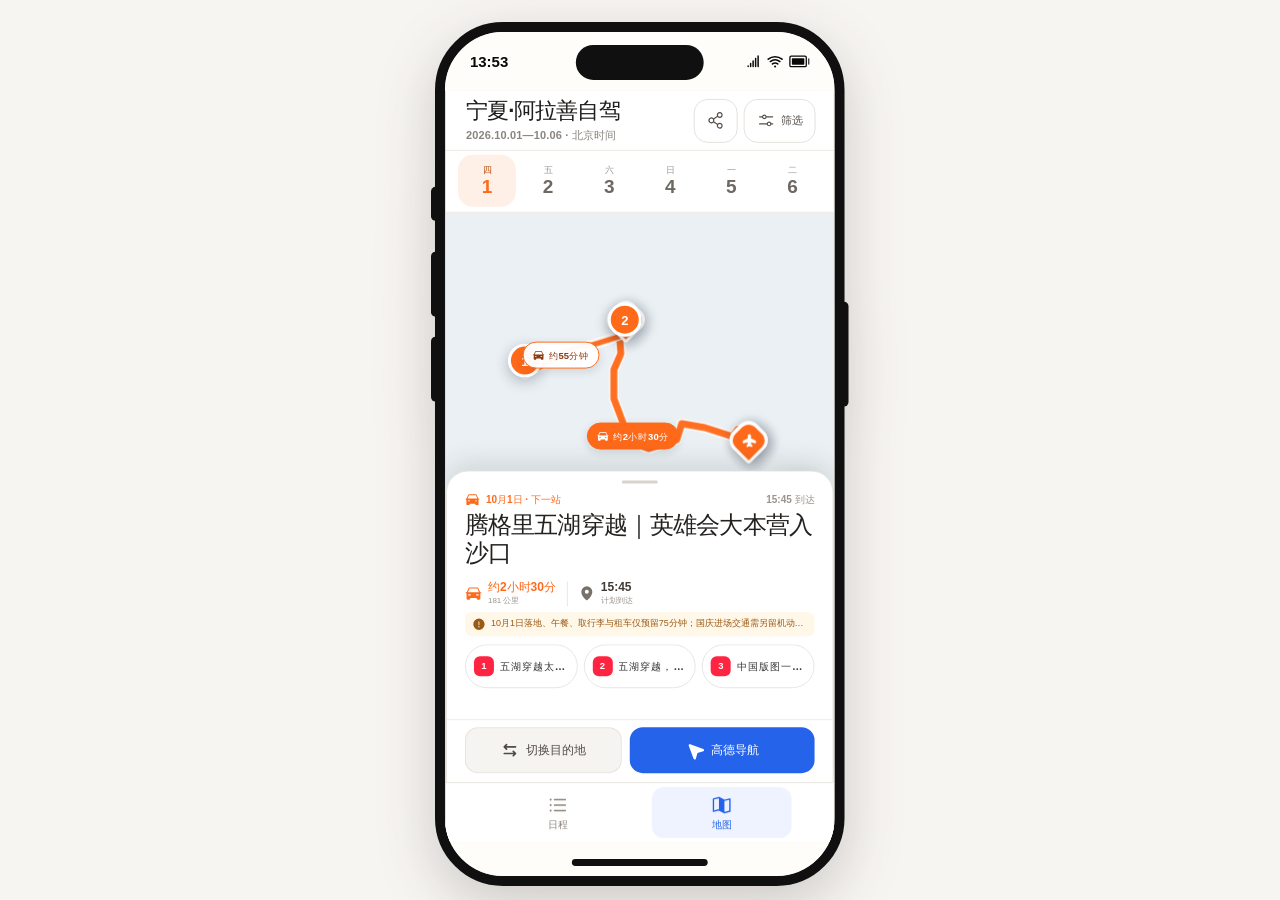
==== commit 1e8a88e0: "底图固定为 OSM·人道；移除底图切换器与瓦片状态提示" ====
--- a/mobile.html
+++ b/mobile.html
@@ -14,13 +14,13 @@
     <link rel="icon" type="image/png" sizes="192x192" href="./icons/icon-192.png" />
     <link rel="apple-touch-icon" href="./icons/apple-touch-icon.png" />
     <title>宁夏 · 阿拉善手机路书</title>
-    <script type="module" crossorigin src="./assets/mobile-DdH3kInD.js"></script>
+    <script type="module" crossorigin src="./assets/mobile-D3RCY90s.js"></script>
     <link rel="modulepreload" crossorigin href="./assets/react-vendor-BVAQ-h3e.js">
     <link rel="modulepreload" crossorigin href="./assets/map-vendor-Dk73KsM1.js">
     <link rel="modulepreload" crossorigin href="./assets/icons-B1lzsNUh.js">
-    <link rel="modulepreload" crossorigin href="./assets/styles-DgVJ0V3v.js">
+    <link rel="modulepreload" crossorigin href="./assets/styles-BwITmIH1.js">
     <link rel="stylesheet" crossorigin href="./assets/map-vendor-CIGW-MKW.css">
-    <link rel="stylesheet" crossorigin href="./assets/styles-DIj_TLbc.css">
+    <link rel="stylesheet" crossorigin href="./assets/styles-DE3ax_-X.css">
     <link rel="stylesheet" crossorigin href="./assets/mobile-BAWkvOUd.css">
   </head>
   <body>
--- a/assets/styles-DE3ax_-X.css
+++ b/assets/styles-DE3ax_-X.css
@@ -0,0 +1 @@
+:root{color:#172033;background:#f5f7fa;font-family:Inter,ui-sans-serif,-apple-system,BlinkMacSystemFont,Segoe UI,PingFang SC,Hiragino Sans GB,Microsoft YaHei,sans-serif;font-synthesis:none;text-rendering:optimizeLegibility;--border: #e5e9ef;--muted: #6b7482;--soft: #f5f7fa;--blue: #2563eb;--header-height: 72px}*{box-sizing:border-box}html,body,#root{width:100%;min-width:320px;height:100%;min-height:100%}body{margin:0;overflow:hidden;background:#f5f7fa;-webkit-font-smoothing:antialiased}button,a{-webkit-tap-highlight-color:transparent}button{color:inherit;font:inherit}button:focus-visible,a:focus-visible{outline:3px solid rgba(37,99,235,.28);outline-offset:2px}.sr-only{position:absolute;width:1px;height:1px;padding:0;margin:-1px;overflow:hidden;clip:rect(0,0,0,0);white-space:nowrap;border:0}.app-shell{width:100%;height:100dvh;background:#fff}.topbar{height:var(--header-height);padding:0 22px;border-bottom:1px solid var(--border);display:flex;align-items:center;justify-content:space-between;gap:24px;background:#fffffff7;position:relative;z-index:1000}.brand-lockup,.brand-line,.trip-meta,.topbar-actions,.trip-meta span,.icon-action,.time-chip{display:flex;align-items:center}.brand-lockup{min-width:0;gap:12px}.brand-icon{width:40px;height:40px;display:grid;place-items:center;color:#fff;background:#202938;border-radius:11px;flex:0 0 auto}.brand-line{gap:14px;min-width:0}.brand-line h1{margin:0;color:#18202b;font-size:18px;line-height:1.25;letter-spacing:-.02em;white-space:nowrap}.desktop-meta{padding-left:14px;border-left:1px solid #dfe3e8;color:#606a78;font-size:13px;font-weight:600;white-space:nowrap}.trip-meta{margin-top:5px;gap:13px;color:#78818d;font-size:11px}.trip-meta span{gap:4px}.topbar-actions{gap:7px}.time-chip{min-height:34px;margin-right:6px;padding:0 11px;gap:6px;color:#536071;background:#f5f7fa;border:1px solid #edf0f3;border-radius:9px;font-size:12px;white-space:nowrap}.icon-action{min-height:44px;padding:0 11px;gap:7px;border:0;border-radius:9px;background:transparent;cursor:pointer;font-size:13px;font-weight:600}.icon-action:hover{background:#f4f6f8}.workspace{height:calc(100dvh - var(--header-height));min-height:0;display:grid;grid-template-columns:276px minmax(420px,1fr) 400px;background:#fff}.day-sidebar,.detail-panel{min-width:0;min-height:0;background:#fff}.day-sidebar{border-right:1px solid var(--border);display:flex;flex-direction:column;position:relative;z-index:40}.sidebar-heading{height:82px;padding:17px 16px 12px 19px;border-bottom:1px solid #edf0f3;display:flex;align-items:center;justify-content:space-between;gap:12px;flex:0 0 auto}.eyebrow{color:#8a94a2;font-size:9px;font-weight:800;letter-spacing:.14em}.sidebar-heading h2,.detail-header h2{margin:3px 0 0;color:#1c2530;font-size:18px;line-height:1.25;letter-spacing:-.02em}.all-route-button{min-height:36px;padding:0 10px;border:1px solid #dfe4ea;border-radius:9px;display:inline-flex;align-items:center;justify-content:center;gap:5px;background:#fff;color:#5e6977;cursor:pointer;font-size:12px;font-weight:700}.all-route-button:hover,.all-route-button.active{border-color:#b7cdfd;background:#eef4ff;color:#1d5fd1}.day-list{flex:1 1 auto;overflow:auto;padding:8px;scrollbar-width:thin;scrollbar-color:#d9dee6 transparent}.day-card{width:100%;min-height:125px;padding:13px 10px 13px 9px;border:1px solid transparent;border-bottom-color:#edf0f3;border-radius:10px;display:grid;grid-template-columns:20px minmax(0,1fr) 16px;align-items:start;gap:7px;text-align:left;background:transparent;cursor:pointer;transition:border-color .16s ease,background .16s ease,box-shadow .16s ease}.day-card:hover{background:#f8fafc}.day-card.active{border-color:var(--day-color);background:color-mix(in srgb,var(--day-color) 5%,white);box-shadow:0 2px 12px #1720330f}.day-rail{height:100%;display:flex;justify-content:center;position:relative}.day-rail:after{content:"";width:1px;height:calc(100% + 18px);background:#e4e8ed;position:absolute;top:10px}.day-card:last-child .day-rail:after{display:none}.day-dot{width:12px;height:12px;margin-top:4px;border:3px solid #fff;border-radius:50%;background:var(--day-color);box-shadow:0 0 0 1px color-mix(in srgb,var(--day-color) 35%,white);position:relative;z-index:1}.day-card.active .day-dot{width:16px;height:16px;margin-top:2px;box-shadow:0 0 0 4px color-mix(in srgb,var(--day-color) 12%,white)}.day-card-content,.day-card-top,.day-stay,.day-count{display:flex}.day-card-content{min-width:0;flex-direction:column}.day-card-top{align-items:baseline;justify-content:space-between;gap:8px}.day-card-top strong{font-size:14px}.day-card-top>span{color:#7d8692;font-size:10px;white-space:nowrap}.day-card.active .day-card-top strong,.day-card.active .day-route,.day-card.active .day-caret{color:var(--day-color)}.day-route{margin-top:9px;color:#263141;font-size:13px;font-weight:750;line-height:1.3}.day-subroute{margin-top:4px;color:#7b8490;font-size:10px;line-height:1.4;white-space:nowrap;overflow:hidden;text-overflow:ellipsis}.day-stay,.day-count{margin-top:7px;align-items:center;gap:4px;color:#626d7a;font-size:10px;line-height:1.25}.day-stay{white-space:nowrap;overflow:hidden;text-overflow:ellipsis}.day-count{color:#9098a3}.day-caret{margin-top:38px;color:#9aa2ad}.sidebar-fidelity{margin:9px;padding:11px 12px;border:1px solid #dceae5;border-radius:10px;display:flex;gap:8px;color:#23755f;background:#f5fbf8;flex:0 0 auto}.sidebar-fidelity div{min-width:0;display:flex;flex-direction:column;gap:2px}.sidebar-fidelity strong{font-size:11px}.sidebar-fidelity span{color:#6a8179;font-size:9px;line-height:1.35}.map-panel{min-width:0;min-height:0;position:relative;overflow:hidden;background:#eaf0f4}.leaflet-map{width:100%;height:100%;background:#eaf0f4;z-index:0}.leaflet-container{color:#1f2937;font-family:inherit}.leaflet-tile-pane{filter:saturate(.72) brightness(1.035) contrast(.96)}.leaflet-control-zoom{overflow:hidden;border:1px solid #d9dee5!important;border-radius:10px!important;box-shadow:0 6px 22px #2029381f!important}.leaflet-control-zoom a{width:38px!important;height:38px!important;line-height:38px!important;color:#313b48!important;border-color:#e5e8ec!important;font-size:20px!important}.leaflet-control-attribution{color:#7b8490;background:#ffffffd1!important;font-size:9px!important}.map-filterbar{position:absolute;z-index:600;top:16px;left:16px;right:16px;display:flex;align-items:center;justify-content:space-between;gap:10px;pointer-events:none}.filter-segment,.route-toggle{border:1px solid rgba(213,220,228,.96);background:#fffffff2;box-shadow:0 6px 22px #252f3e1f;-webkit-backdrop-filter:blur(12px);backdrop-filter:blur(12px);pointer-events:auto}.filter-segment{padding:4px;border-radius:11px;display:flex;align-items:center}.filter-segment button,.route-toggle{min-height:38px;border:0;border-radius:8px;display:inline-flex;align-items:center;justify-content:center;gap:6px;color:#5a6574;cursor:pointer;font-size:12px;font-weight:700}.filter-segment button{min-width:70px;padding:0 11px;background:transparent}.filter-segment button:hover,.filter-segment button.active{color:#1d61d8;background:#edf4ff}.filter-segment button.active{box-shadow:inset 0 0 0 1px #c9dbff}.route-toggle{padding:0 13px}.route-toggle:hover,.route-toggle.active{color:#1f5dc5;background:#eff5fff7}.map-warning{max-width:360px;min-height:50px;padding:9px 12px;border:1px solid #f0d49b;border-radius:10px;display:flex;align-items:flex-start;gap:8px;color:#986714;background:#fffaecf5;box-shadow:0 6px 18px #6148131a;position:absolute;z-index:590;top:72px;left:16px}.map-warning>svg{flex:0 0 auto}.map-warning div{display:flex;flex-direction:column;gap:2px}.map-warning strong{color:#795112;font-size:11px}.map-warning span{font-size:9px;line-height:1.35}.map-caption{min-height:38px;padding:8px 11px;border:1px solid rgba(215,221,228,.94);border-radius:9px;display:flex;align-items:center;justify-content:space-between;gap:12px;color:#687382;background:#ffffffed;box-shadow:0 5px 18px #2832401a;position:absolute;z-index:550;right:58px;bottom:16px;left:16px;-webkit-backdrop-filter:blur(10px);backdrop-filter:blur(10px)}.day-legend{display:flex;align-items:center;gap:10px;flex-wrap:wrap}.day-legend span{display:inline-flex;align-items:center;gap:4px;color:#4f5a68;font-size:9px;font-weight:700}.day-legend i{width:7px;height:7px;border-radius:50%}.map-disclaimer{font-size:9px;white-space:nowrap}.map-marker-shell{background:transparent;border:0}.map-marker{width:34px;height:34px;border:3px solid #fff;border-radius:12px 12px 12px 3px;display:grid;place-items:center;color:#fff;background:var(--marker);box-shadow:0 4px 14px #19223147;transform:rotate(-45deg);position:relative;transition:transform .16s ease}.map-marker svg{transform:rotate(45deg)}.map-marker span{min-width:13px;height:13px;padding:0 2px;border:1px solid color-mix(in srgb,var(--marker) 34%,white);border-radius:7px;display:grid;place-items:center;color:var(--marker);background:#fff;font-size:8px;font-weight:900;transform:rotate(45deg);position:absolute;top:-7px;right:-7px}.map-marker.is-selected{width:40px;height:40px;border-width:4px;box-shadow:0 0 0 5px color-mix(in srgb,var(--marker) 22%,transparent),0 7px 20px #19223157}.route-time-shell{border:0;background:transparent}.route-time-badge{width:max-content;min-width:66px;min-height:27px;padding:0 9px;border:2px solid var(--route-color);border-radius:999px;display:inline-flex;align-items:center;justify-content:center;gap:4px;color:color-mix(in srgb,var(--route-color) 82%,#182230);background:#fffffff7;box-shadow:0 3px 12px #1922312e;font-size:10px;font-weight:850;line-height:1;cursor:pointer;transform:translate(calc((96px - 100%)/2));white-space:nowrap}.route-time-badge>span{width:14px;height:14px;border-radius:50%;display:grid;place-items:center;color:#fff;background:#b7791f;font-size:9px}.route-time-badge.is-selected{color:#fff;background:var(--route-color);box-shadow:0 0 0 4px color-mix(in srgb,var(--route-color) 18%,transparent),0 5px 16px #1922313d}.route-time-badge.is-selected>span{color:#8a5a10;background:#fff5d6}.route-popup-content{display:flex;flex-direction:column;gap:7px}.route-popup-content>span{font-size:9px;font-weight:850;text-transform:uppercase}.route-popup-content>strong{color:#202a38;font-size:12px;line-height:1.45}.route-popup-content p,.route-popup-content small{margin:0;color:#66717f;font-size:10px;line-height:1.45}.route-popup-content small{padding:7px 8px;border-radius:7px;color:#87621f;background:#fff8e8}.route-popup-content a{min-height:34px;padding:0 10px;border-radius:7px;display:inline-flex;align-items:center;justify-content:center;gap:5px;color:#fff;background:#2563eb;text-decoration:none;font-size:9px;font-weight:800}.leaflet-tooltip.map-label{padding:7px 9px;border:1px solid #dfe4e9;border-radius:8px;display:flex;flex-direction:column;gap:2px;color:#222d3a;background:#fffffff5;box-shadow:0 5px 16px #232c3b24}.leaflet-tooltip.map-label strong{max-width:220px;font-size:11px;white-space:normal}.leaflet-tooltip.map-label span{color:#78818c;font-size:9px}.leaflet-popup-content-wrapper{border-radius:12px;box-shadow:0 12px 34px #18223133}.leaflet-popup-content{margin:13px 15px 15px}.popup-content{display:flex;flex-direction:column;gap:7px}.popup-eyebrow{font-size:9px;font-weight:800;text-transform:uppercase}.popup-content>strong{color:#202a38;font-size:13px;line-height:1.35}.popup-content p{margin:0;color:#6b7481;font-size:10px;line-height:1.45}.popup-actions{margin-top:2px;display:flex;align-items:center;gap:7px}.popup-actions button,.popup-actions a{min-height:34px;padding:0 9px;border:1px solid #dfe4e9;border-radius:7px;display:inline-flex;align-items:center;justify-content:center;gap:4px;color:#526071;background:#fff;text-decoration:none;cursor:pointer;font-size:9px;font-weight:700}.popup-actions button{border-color:#2563eb;color:#fff;background:#2563eb}.detail-panel{border-left:1px solid var(--border);overflow-y:auto;scrollbar-width:thin;scrollbar-color:#d9dee5 transparent;position:relative;z-index:40}.detail-header{padding:20px 19px 15px;border-bottom:1px solid #e9edf1;background:#fff}.detail-title-row{display:flex;align-items:flex-start;gap:11px}.detail-day{min-width:56px;height:28px;padding:0 9px;border-radius:7px;display:inline-flex;align-items:center;justify-content:center;color:#fff;background:var(--day-color);font-size:11px;font-weight:800}.detail-title-row>div{min-width:0}.detail-header h2{margin:1px 0 4px;color:var(--day-color, #1c2530);font-size:18px}.detail-header h2 small{margin-left:3px;color:#697383;font-size:11px;font-weight:650}.detail-header p{margin:0;color:#616c7a;font-size:10px;line-height:1.45}.day-stat-row{margin-top:13px;display:flex;align-items:center;gap:7px;flex-wrap:wrap}.day-stat-row span{min-height:29px;padding:0 9px;border:1px solid #e4e8ec;border-radius:7px;display:inline-flex;align-items:center;gap:5px;color:#637080;background:#fafbfc;font-size:9px;font-weight:700}.detail-header .day-summary{margin-top:12px;padding-left:10px;border-left:2px solid color-mix(in srgb,var(--day-color) 66%,white);color:#566170;font-size:10px;line-height:1.55}.place-details{margin:12px 12px 0;padding:14px;border:1px solid color-mix(in srgb,var(--place-color) 28%,#e5e9ef);border-radius:12px;background:color-mix(in srgb,var(--place-color) 3%,white);box-shadow:0 5px 18px #202a380f;position:relative}.close-place{width:36px;height:36px;padding:0;border:0;border-radius:8px;display:grid;place-items:center;color:#77818f;background:transparent;cursor:pointer;position:absolute;top:7px;right:7px}.close-place:hover{background:#eef1f4}.place-heading{padding-right:26px;display:flex;align-items:flex-start;gap:9px}.place-kind{width:31px;height:31px;border-radius:8px;display:grid;place-items:center;color:#fff;background:var(--place-color);flex:0 0 auto}.place-heading>div{min-width:0}.place-heading span{color:var(--place-color);font-size:9px;font-weight:800}.place-heading h3{margin:2px 0 0;color:#202a37;font-size:13px;line-height:1.35}.place-address,.place-phone{margin:10px 0 0;display:flex;align-items:flex-start;gap:6px;color:#5e6977;font-size:9px;line-height:1.45;text-decoration:none}.place-address svg,.place-phone svg{margin-top:1px;flex:0 0 auto}.source-box{margin-top:11px;padding:9px;border:1px solid #d6e9df;border-radius:8px;display:flex;align-items:flex-start;gap:7px;color:#197056;background:#f4fbf7}.source-box.approximate{border-color:#eadab9;color:#9a6919;background:#fffaf0}.source-box>svg{flex:0 0 auto}.source-box div{display:flex;flex-direction:column;gap:2px}.source-box strong{font-size:9px}.source-box span{color:#6a7d75;font-size:8px;line-height:1.35}.source-box.approximate span{color:#806f52}.place-actions{margin-top:10px;display:flex;align-items:center;gap:6px;flex-wrap:wrap}.place-actions a{min-height:36px;padding:0 9px;border:1px solid #dde3e9;border-radius:7px;display:inline-flex;align-items:center;justify-content:center;gap:4px;color:#566374;background:#fff;text-decoration:none;font-size:8px;font-weight:750}.place-actions .primary-link{border-color:var(--place-color);color:#fff;background:var(--place-color)}.route-legs{margin:14px 12px 0;padding-bottom:13px;border-bottom:1px solid #e8ecf0}.route-legs-heading{display:flex;align-items:flex-end;justify-content:space-between;gap:12px}.route-legs-heading>div{display:flex;flex-direction:column;gap:2px}.route-legs-heading span{color:#939ba6;font-size:8px;font-weight:850;letter-spacing:.11em}.route-legs-heading strong{color:#26313e;font-size:13px}.route-legs-heading small{color:#657181;font-size:9px;font-weight:750;white-space:nowrap}.route-source-note{margin:6px 0 9px;color:#828b96;font-size:8px;line-height:1.45}.route-leg-list{display:flex;flex-direction:column;gap:6px}.route-leg-card{min-width:0;border:1px solid #e2e7ec;border-radius:9px;display:flex;align-items:stretch;overflow:hidden;background:#fff;transition:border-color .15s ease,background .15s ease,box-shadow .15s ease}.route-leg-card:hover,.route-leg-card.selected{border-color:#b7cdf8;background:#f7faff}.route-leg-card.selected{box-shadow:0 0 0 2px #e1ecff}.route-leg-card.needs-review,.route-leg-card.unresolved{border-color:#ead9b7;background:#fffcf5}.route-leg-main{min-width:0;min-height:54px;padding:9px 8px;border:0;display:flex;align-items:flex-start;gap:8px;flex:1 1 auto;color:inherit;background:transparent;text-align:left}button.route-leg-main{cursor:pointer}.route-leg-index{width:26px;height:26px;border-radius:7px;display:inline-flex;align-items:center;justify-content:center;gap:1px;color:#40618e;background:#edf3fa;flex:0 0 auto;font-size:8px;font-weight:850}.needs-review .route-leg-index,.unresolved .route-leg-index{color:#956714;background:#fff2d6}.route-leg-copy{min-width:0;display:flex;flex-direction:column;gap:5px}.route-leg-copy strong{display:flex;align-items:center;gap:2px;color:#2b3542;font-size:9px;font-weight:780;line-height:1.4}.route-leg-copy strong svg{flex:0 0 auto;color:#8c95a0}.route-leg-copy>span{display:flex;align-items:center;gap:5px;color:#657180;font-size:8px;line-height:1.35}.route-leg-copy>span i{width:2px;height:2px;border-radius:50%;background:#aeb5bd}.route-leg-copy small{display:flex;align-items:flex-start;gap:4px;color:#8c641f;font-size:8px;line-height:1.4}.route-leg-copy small svg{margin-top:1px;flex:0 0 auto}.amap-route-link{width:68px;min-width:68px;padding:0 7px;border-left:1px solid #e5e9ee;display:flex;align-items:center;justify-content:center;gap:3px;color:#2361c7;background:#fbfcfe;text-decoration:none;font-size:8px;font-weight:800;text-align:center}.amap-route-link:hover{background:#edf4ff}.timeline-heading{margin:16px 16px 0;padding:0 0 9px;border-bottom:1px solid #e9edf1;display:grid;grid-template-columns:74px 1fr;gap:28px}.timeline-heading span,.timeline-heading strong{color:#858e9a;font-size:9px;font-weight:800;letter-spacing:.08em}.timeline-heading strong{color:#535e6c}.timeline-list{padding:2px 16px 4px}.timeline-row{display:grid;grid-template-columns:74px 22px minmax(0,1fr);align-items:stretch;gap:6px}.timeline-time{padding:15px 0;color:#303b49;font-size:11px;font-weight:750;line-height:1.3;white-space:nowrap}.timeline-rail{display:flex;justify-content:center;position:relative}.timeline-rail:before{content:"";width:1px;background:#dde3e8;position:absolute;top:0;bottom:0}.timeline-row:first-child .timeline-rail:before{top:20px}.timeline-row:last-child .timeline-rail:before{bottom:calc(100% - 21px)}.timeline-rail>span{width:19px;height:19px;margin-top:15px;border:2px solid var(--day-color);border-radius:50%;display:grid;place-items:center;color:var(--day-color);background:#fff;font-size:8px;font-weight:900;position:relative;z-index:1}.timeline-row.selected .timeline-rail>span{color:#fff;background:var(--day-color);box-shadow:0 0 0 4px color-mix(in srgb,var(--day-color) 13%,white)}.timeline-content{min-width:0;padding:13px 0 13px 5px;border-bottom:1px solid #edf0f3}.timeline-row.selected .timeline-content{margin:4px -7px 4px -1px;padding:9px 7px 9px 6px;border:1px solid color-mix(in srgb,var(--day-color) 25%,#edf0f3);border-radius:9px;background:color-mix(in srgb,var(--day-color) 4%,white)}.timeline-row.pending .timeline-content{border-bottom-color:#f0dfbd}.timeline-title{display:flex;align-items:flex-start;gap:6px}.timeline-kind{margin-top:1px;display:grid;place-items:center;flex:0 0 auto}.timeline-title h4{min-width:0;margin:0;color:#242f3d;font-size:11px;line-height:1.42;flex:1 1 auto}.kind-label{min-height:19px;padding:0 5px;border:1px solid #e1e5ea;border-radius:5px;display:inline-flex;align-items:center;color:#808995;background:#fafbfc;font-size:8px;white-space:nowrap}.timeline-content>p{margin:6px 0 0 23px;color:#697382;font-size:9px;line-height:1.55}.timeline-meta{margin:7px 0 0 23px;display:flex;flex-direction:column;gap:3px}.timeline-meta span{display:flex;align-items:flex-start;gap:5px;color:#87909b;font-size:8px;line-height:1.4}.timeline-meta svg{margin-top:0;flex:0 0 auto}.timeline-actions{margin:8px 0 0 23px;display:flex;align-items:center;gap:7px}.timeline-actions button{min-height:36px;padding:0 8px;border:1px solid #dce2e8;border-radius:6px;display:inline-flex;align-items:center;gap:4px;color:#5a6675;background:#fff;cursor:pointer;font-size:8px;font-weight:750}.timeline-actions button:hover{color:#225fc2;border-color:#b7cff8;background:#f3f7ff}.pending-chip{min-height:27px;padding:0 7px;border:1px solid #ead4a7;border-radius:6px;display:inline-flex;align-items:center;gap:4px;color:#9a6917;background:#fffbf1;font-size:8px;font-weight:750}.day-notes{margin:10px 14px 18px;padding:11px 12px;border:1px solid #eadfca;border-radius:9px;color:#7a5a22;background:#fffaf1}.day-notes strong{display:flex;align-items:center;gap:6px;color:#8a5d11;font-size:9px}.day-notes p{margin:6px 0 0 22px;color:#796d58;font-size:8px;line-height:1.45}.all-days-header{min-height:155px}.all-days-header h2{margin-top:8px;font-size:22px}.all-days-header>p{margin-top:6px;font-size:10px}.all-days-overview{padding:10px 12px 18px}.overview-card{width:100%;min-height:69px;padding:10px;border:1px solid transparent;border-bottom-color:#eaedf1;border-radius:9px;display:grid;grid-template-columns:48px minmax(0,1fr) auto 16px;align-items:center;gap:9px;text-align:left;background:#fff;cursor:pointer}.overview-card:hover{border-color:color-mix(in srgb,var(--day-color) 32%,#e5e9ef);background:color-mix(in srgb,var(--day-color) 4%,white)}.overview-day{color:var(--day-color);font-size:10px;font-weight:850}.overview-main{min-width:0;display:flex;flex-direction:column;gap:3px}.overview-main strong{color:#273241;font-size:11px}.overview-main small{color:#87909b;font-size:8px}.overview-points{color:#78828e;font-size:8px}.all-route-note{margin-top:14px;padding:12px;border:1px solid #d9e5fb;border-radius:9px;display:flex;align-items:flex-start;gap:8px;color:#2c64bd;background:#f4f8ff}.all-route-note div{display:flex;flex-direction:column;gap:3px}.all-route-note strong{font-size:9px}.all-route-note span{color:#667a99;font-size:8px;line-height:1.45}.mobile-tabs{display:none}.toast{min-height:44px;padding:0 15px;border:1px solid #cde4d8;border-radius:10px;display:flex;align-items:center;gap:7px;color:#196d51;background:#f6fcf9f7;box-shadow:0 10px 30px #22342b29;position:fixed;z-index:2000;left:50%;bottom:22px;transform:translate(-50%);font-size:11px;font-weight:750}@media(max-width:1240px){.workspace{grid-template-columns:244px minmax(380px,1fr) 366px}.time-chip{display:none}.detail-header{padding-right:15px;padding-left:15px}.timeline-list{padding-right:12px;padding-left:12px}}@media(max-width:1080px){.workspace{grid-template-columns:minmax(0,1fr) 370px;grid-template-rows:116px minmax(0,1fr)}.day-sidebar{grid-column:1 / -1;grid-row:1;border-right:0;border-bottom:1px solid var(--border);flex-direction:row}.sidebar-heading{width:176px;height:100%;border-right:1px solid #edf0f3;border-bottom:0;flex:0 0 auto}.day-list{padding:7px;display:flex;gap:6px;overflow-x:auto;overflow-y:hidden}.day-card{width:188px;min-width:188px;min-height:99px;padding:10px 8px;grid-template-columns:17px minmax(0,1fr) 13px;border-bottom-color:transparent}.day-rail:after,.day-subroute,.day-count{display:none}.day-card-top strong{font-size:12px}.day-route{margin-top:6px;font-size:11px}.day-stay{margin-top:5px;font-size:8px}.day-caret{margin-top:32px}.sidebar-fidelity{display:none}.map-panel{grid-column:1;grid-row:2}.detail-panel{grid-column:2;grid-row:2}}@media(max-width:760px){:root{--header-height: 64px}.topbar{padding:0 13px}.brand-lockup{gap:9px}.brand-icon{width:36px;height:36px;border-radius:9px}.brand-line h1{max-width:calc(100vw - 156px);overflow:hidden;text-overflow:ellipsis;font-size:15px}.desktop-meta,.trip-meta,.icon-action span,.topbar-actions .icon-action:last-child{display:none}.icon-action{width:44px;height:44px;padding:0;justify-content:center}.workspace{height:calc(100dvh - var(--header-height) - 58px);grid-template-columns:1fr;grid-template-rows:103px minmax(0,1fr)}.day-sidebar{grid-column:1;grid-row:1}.sidebar-heading{width:104px;padding:12px 9px;flex-direction:column;align-items:flex-start;justify-content:center;gap:7px}.eyebrow{display:none}.sidebar-heading h2{margin:0;font-size:14px}.all-route-button{min-height:44px;padding:0 8px;font-size:10px}.day-list{padding:6px}.day-card{width:160px;min-width:160px;min-height:89px;padding:9px 7px}.day-card-top>span{font-size:8px}.day-stay{max-width:113px}.map-panel,.detail-panel{grid-column:1;grid-row:2}.app-shell.mobile-map .detail-panel,.app-shell.mobile-schedule .map-panel{display:none}.detail-panel{border-left:0}.map-filterbar{top:10px;left:10px;right:10px}.filter-segment{max-width:calc(100vw - 82px);overflow-x:auto}.filter-segment button{min-width:61px;min-height:44px;padding:0 8px;font-size:10px}.route-toggle{width:48px;min-width:48px;min-height:48px;padding:0;font-size:0}.map-warning{max-width:calc(100vw - 20px);top:71px;left:10px}.map-caption{right:52px;bottom:10px;left:10px}.map-disclaimer{display:none}.leaflet-control-zoom a{width:44px!important;height:44px!important;line-height:44px!important}.detail-header{padding-top:15px}.timeline-row{grid-template-columns:78px 22px minmax(0,1fr)}.timeline-heading{grid-template-columns:78px 1fr}.timeline-title h4{font-size:12px}.timeline-content>p,.timeline-meta span{font-size:9px}.timeline-actions button,.pending-chip{min-height:44px;font-size:9px}.close-place,.place-actions a{min-width:44px;min-height:44px}.mobile-tabs{height:58px;padding:5px max(16px,env(safe-area-inset-right)) max(5px,env(safe-area-inset-bottom)) max(16px,env(safe-area-inset-left));border-top:1px solid #e2e6eb;display:grid;grid-template-columns:1fr 1fr;gap:6px;background:#fffffff7;position:fixed;z-index:1400;right:0;bottom:0;left:0;-webkit-backdrop-filter:blur(14px);backdrop-filter:blur(14px)}.mobile-tabs button{border:0;border-radius:9px;display:flex;align-items:center;justify-content:center;gap:6px;color:#74808f;background:transparent;font-size:11px;font-weight:750}.mobile-tabs button.active{color:#1f61cf;background:#edf4ff}.toast{bottom:72px}}@media print{body{overflow:visible;background:#fff}.app-shell{height:auto}.topbar{position:static}.topbar-actions,.map-filterbar,.map-warning,.map-caption,.mobile-tabs,.leaflet-control-container,.timeline-actions,.close-place{display:none!important}.workspace{height:auto;display:block}.day-sidebar,.map-panel{display:none}.detail-panel{width:100%;border:0;overflow:visible}.timeline-row{break-inside:avoid}}
